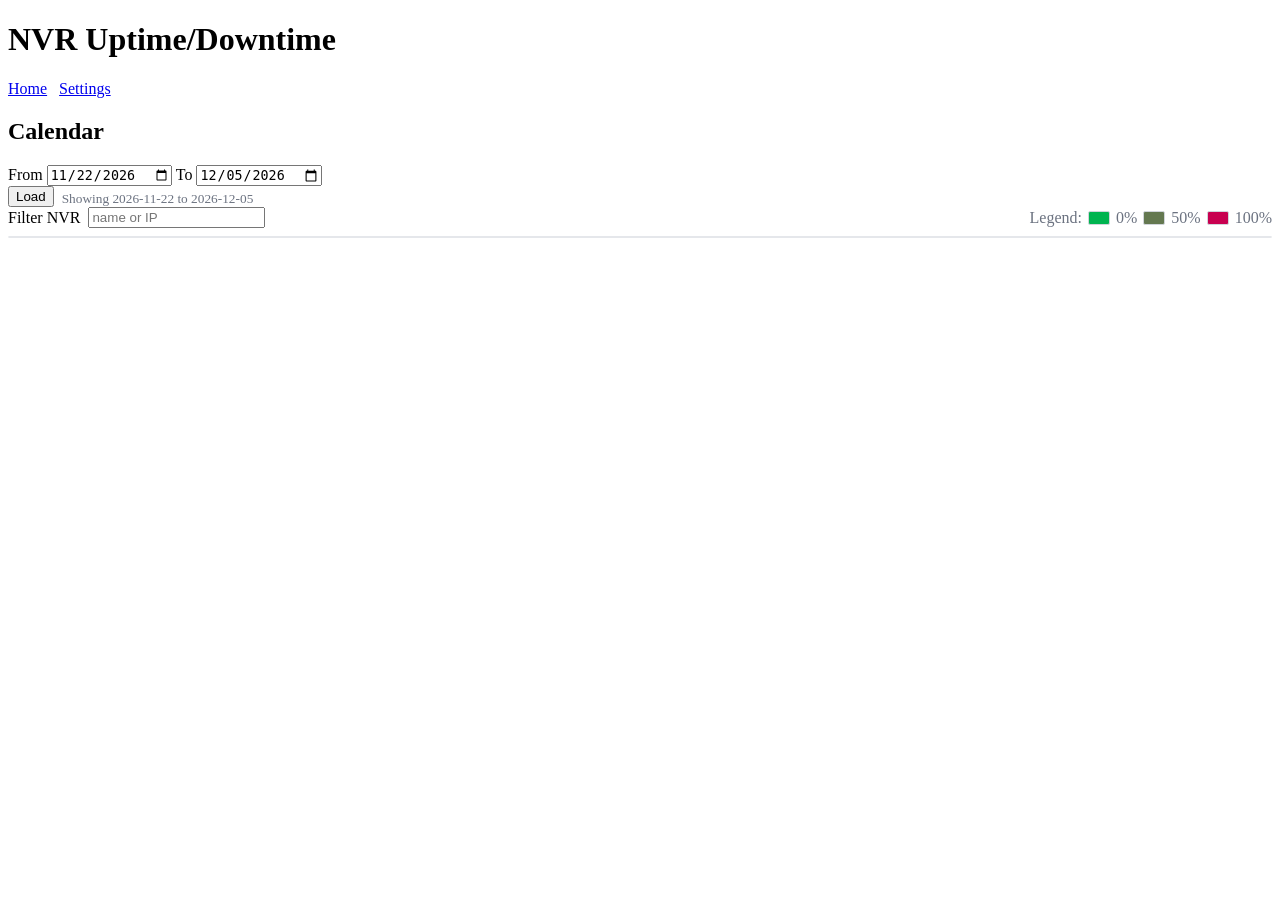
==== cctv web/cams-webapp/templates/calendar.html @ b1086484 "initial" ====
<!DOCTYPE html>
<html lang="en">
  <head>
    <meta charset="UTF-8" />
    <meta name="viewport" content="width=device-width, initial-scale=1.0" />
    <title>NVR Uptime/Downtime Calendar</title>
    <link rel="stylesheet" href="/static/styles.css" />
  </head>
  <body>
    <header>
      <h1>NVR Uptime/Downtime</h1>
      <div class="actions">
        <a href="/" class="link-home">Home</a>
        <a href="/settings" class="link-settings" style="margin-left:8px;">Settings</a>
      </div>
    </header>
    <main>
      <section class="panel">
        <h2>Calendar</h2>
        <div class="grid">
          <label>
            <span>From</span>
            <input type="date" id="from-date" />
          </label>
          <label>
            <span>To</span>
            <input type="date" id="to-date" />
          </label>
          <div style="display:flex;align-items:flex-end;gap:8px;">
            <button id="load-range">Load</button>
            <small id="range-info" style="color:#6b7280"></small>
          </div>
        </div>
      </section>

      <section>
        <div class="calendar-toolbar">
          <label style="display:flex;align-items:center;gap:8px;">
            <span>Filter NVR</span>
            <input type="text" id="nvr-filter" placeholder="name or IP" />
          </label>
          <div class="legend" title="Color scale shows downtime percentage per day">
            <span>Legend:</span>
            <span class="leg-box" style="background: rgb(0,180,80)"></span>
            <span>0%</span>
            <span class="leg-box" style="background: rgb(100,120,80)"></span>
            <span>50%</span>
            <span class="leg-box" style="background: rgb(200,0,80)"></span>
            <span>100%</span>
          </div>
        </div>
        <div id="calendar-container" class="calendar-scroll"></div>
      </section>
    </main>
    <script>
      function fmtDate(d) {
        return d.toISOString().slice(0,10);
      }
      function toEpoch(d) {
        return Math.floor(d.getTime() / 1000);
      }
      function startOfDay(d) {
        const x = new Date(d);
        x.setHours(0,0,0,0);
        return x;
      }
      function endOfDay(d) {
        const x = new Date(d);
        x.setHours(23,59,59,999);
        return x;
      }

      function defaultRange() {
        const to = new Date();
        const from = new Date();
        from.setDate(from.getDate() - 13);
        return { from, to };
      }

      function setRangeInputs(from, to) {
        const f = document.getElementById('from-date');
        const t = document.getElementById('to-date');
        f.value = fmtDate(from);
        t.value = fmtDate(to);
        const info = document.getElementById('range-info');
        info.textContent = `Showing ${fmtDate(from)} to ${fmtDate(to)}`;
      }

      async function loadNvrs() {
        const res = await fetch('/api/nvrs');
        return await res.json();
      }

      async function loadEvents(from, to) {
        const q = new URLSearchParams({ from: String(toEpoch(from)), to: String(toEpoch(to)) });
        const res = await fetch(`/api/events?${q.toString()}`);
        return await res.json();
      }

      function buildDays(from, to) {
        const days = [];
        const cur = new Date(startOfDay(from));
        const end = endOfDay(to);
        while (cur <= end) {
          days.push(new Date(cur));
          cur.setDate(cur.getDate() + 1);
        }
        return days;
      }

      function computeDailyDowntime(dayStart, dayEnd, offlineIntervals) {
        let total = 0;
        for (const iv of offlineIntervals) {
          const s = new Date(iv.start * 1000);
          const e = new Date((iv.end ?? Math.floor(Date.now()/1000)) * 1000);
          const overlapStart = new Date(Math.max(s.getTime(), dayStart.getTime()));
          const overlapEnd = new Date(Math.min(e.getTime(), dayEnd.getTime()));
          const durMs = overlapEnd - overlapStart;
          if (durMs > 0) total += durMs;
        }
        const dayMs = dayEnd - dayStart;
        const ratio = dayMs > 0 ? total / dayMs : 0;
        return { millis: total, ratio };
      }

      function colorForRatio(r) {
        const c = Math.max(0, Math.min(1, r));
        const hue = 120 - Math.round(120 * c);
        return `hsl(${hue}, 90%, 45%)`;
      }

      function renderCalendar(nvrs, events, days) {
        const container = document.getElementById('calendar-container');
        container.innerHTML = '';
        const wrapper = document.createElement('div');
        wrapper.className = 'calendar-wrapper';

        const headerRow = document.createElement('div');
        headerRow.className = 'calendar-row header';
        headerRow.style.gridTemplateColumns = `220px repeat(${days.length}, 1fr)`;
        const nameHeader = document.createElement('div');
        nameHeader.className = 'cell name';
        nameHeader.textContent = 'NVR (uptime %)';
        headerRow.appendChild(nameHeader);
        const headerDayCells = [];
        for (let i = 0; i < days.length; i++) {
          const d = days[i];
          const c = document.createElement('div');
          c.className = 'cell day';
          const wk = d.toLocaleDateString(undefined, { weekday: 'short' });
          const dt = d.toLocaleDateString();
          c.textContent = `${wk}\n${dt}`;
          headerRow.appendChild(c);
          headerDayCells.push(c);
        }
        wrapper.appendChild(headerRow);

        const filter = (document.getElementById('nvr-filter').value || '').toLowerCase();
        const filteredNvrs = nvrs.filter(n => {
          const txt = ((n.name || '') + ' ' + (n.ip || '')).toLowerCase();
          return !filter || txt.includes(filter);
        });
        for (const nvr of filteredNvrs) {
          const row = document.createElement('div');
          row.className = 'calendar-row';
          row.style.gridTemplateColumns = `220px repeat(${days.length}, 1fr)`;
          const nameCell = document.createElement('div');
          nameCell.className = 'cell name';
          const offline = (events[nvr.ip] || []).filter(x => x.type === 'offline');
          const totalMs = (endOfDay(days[days.length-1]) - startOfDay(days[0]));
          let totalDownMs = 0;
          for (let j = 0; j < days.length; j++) {
            const d = days[j];
            const dayStart = startOfDay(d);
            const dayEnd = endOfDay(d);
            const { millis } = computeDailyDowntime(dayStart, dayEnd, offline);
            totalDownMs += millis;
          }
          const uptimePct = totalMs > 0 ? Math.max(0, 100 * (1 - (totalDownMs / totalMs))) : 100;
          nameCell.textContent = `${nvr.name || ''} (${nvr.ip}) — ${uptimePct.toFixed(1)}%`;
          row.appendChild(nameCell);
          for (let j = 0; j < days.length; j++) {
            const d = days[j];
            const dayStart = startOfDay(d);
            const dayEnd = endOfDay(d);
            const { millis, ratio } = computeDailyDowntime(dayStart, dayEnd, offline);
            const c = document.createElement('div');
            c.className = 'cell day';
            c.title = `${d.toLocaleDateString()} — downtime ${(millis/3600000).toFixed(2)}h`;
            const outlineColor = millis === 0 ? '#d1d5db' : colorForRatio(ratio);
            const outlineW = millis === 0 ? 2 : 3;
            c.style.boxShadow = `inset 0 0 0 ${outlineW}px ${outlineColor}`;
            c.addEventListener('mouseenter', () => {
              nameCell.classList.add('active');
              headerDayCells[j].classList.add('active');
            });
            c.addEventListener('mouseleave', () => {
              nameCell.classList.remove('active');
              headerDayCells[j].classList.remove('active');
            });
            c.addEventListener('click', () => showDayDetail(nvr, dayStart, dayEnd, offline));
            row.appendChild(c);
          }
          wrapper.appendChild(row);
        }
        container.appendChild(wrapper);
      }

      function showDayDetail(nvr, dayStart, dayEnd, offlineIntervals) {
        const overlay = document.createElement('div');
        overlay.className = 'modal-overlay';
        const modal = document.createElement('div');
        modal.className = 'modal';
        const h = document.createElement('h3');
        h.textContent = `${nvr.name || ''} (${nvr.ip}) — ${dayStart.toLocaleDateString()}`;
        const list = document.createElement('div');
        const items = [];
        for (const iv of offlineIntervals) {
          const s = new Date(iv.start * 1000);
          const e = new Date((iv.end ?? Math.floor(Date.now()/1000)) * 1000);
          if (e < dayStart || s > dayEnd) continue;
          const start = new Date(Math.max(s.getTime(), dayStart.getTime()));
          const end = new Date(Math.min(e.getTime(), dayEnd.getTime()));
          const durMs = end - start;
          if (durMs <= 0) continue;
          items.push({ start, end, durMs });
        }
        items.sort((a,b) => a.start - b.start);
        if (items.length === 0) {
          list.textContent = 'No downtime intervals for this day.';
        } else {
          const ul = document.createElement('ul');
          for (const it of items) {
            const li = document.createElement('li');
            li.textContent = `${it.start.toLocaleTimeString()} → ${it.end.toLocaleTimeString()}  (${(it.durMs/60000).toFixed(0)} min)`;
            ul.appendChild(li);
          }
          list.appendChild(ul);
        }
        const close = document.createElement('button');
        close.textContent = 'Close';
        close.addEventListener('click', () => { document.body.removeChild(overlay); });
        modal.appendChild(h);
        modal.appendChild(list);
        modal.appendChild(close);
        overlay.appendChild(modal);
        document.body.appendChild(overlay);
      }

      async function init() {
        const { from, to } = defaultRange();
        setRangeInputs(from, to);
        const nvrs = await loadNvrs();
        const events = await loadEvents(from, to);
        const days = buildDays(from, to);
        renderCalendar(nvrs, events, days);
        document.getElementById('load-range').addEventListener('click', async () => {
          const fromInput = document.getElementById('from-date').value;
          const toInput = document.getElementById('to-date').value;
          if (!fromInput || !toInput) return;
          const from = new Date(fromInput + 'T00:00:00');
          const to = new Date(toInput + 'T23:59:59');
          setRangeInputs(from, to);
          const nvrs2 = await loadNvrs();
          const events2 = await loadEvents(from, to);
          const days2 = buildDays(from, to);
          renderCalendar(nvrs2, events2, days2);
        });
        document.getElementById('nvr-filter').addEventListener('input', () => {
          renderCalendar(nvrs, events, days);
        });
      }

      window.addEventListener('DOMContentLoaded', init);
    </script>
    <style>
      .calendar-scroll { overflow: auto; border: 1px solid #e5e7eb; border-radius: 8px; }
      .calendar-wrapper { display: inline-block; min-width: 100%; }
      .calendar-row { display: grid; }
      .calendar-row.header { background: #f9fafb; font-weight: 600; position: sticky; top: 0; z-index: 10; }
      .cell { padding: 8px; border-bottom: 1px solid #f3f4f6; border-right: 1px solid #f3f4f6; }
      .cell.name { background: #f9fafb; white-space: nowrap; overflow: hidden; text-overflow: ellipsis; position: sticky; left: 0; z-index: 5; box-shadow: 1px 0 0 #e5e7eb; }
      .cell.name.active { background: #e6f0ff; }
      .cell.day { min-width: 90px; cursor: pointer; color: #111827; white-space: nowrap; position: relative; background: #ffffff; }
      .cell.day:hover { box-shadow: inset 0 0 0 2px #9ca3af; }
      .calendar-row.header .cell.day.active { background: #e6f0ff; }
      .calendar-row:nth-child(odd) .cell.day { background: #fbfbfc; }
      .calendar-toolbar { display:flex; align-items:center; justify-content: space-between; margin-bottom:8px; gap:12px; }
      .legend { display:flex; align-items:center; gap:6px; color:#6b7280; }
      .leg-box { width:20px; height:12px; display:inline-block; border:1px solid #d1d5db; border-radius:2px; }
      @media (max-width: 1000px) {
        .cell.day { min-width: 70px; }
      }
    </style>
  </body>
</html>
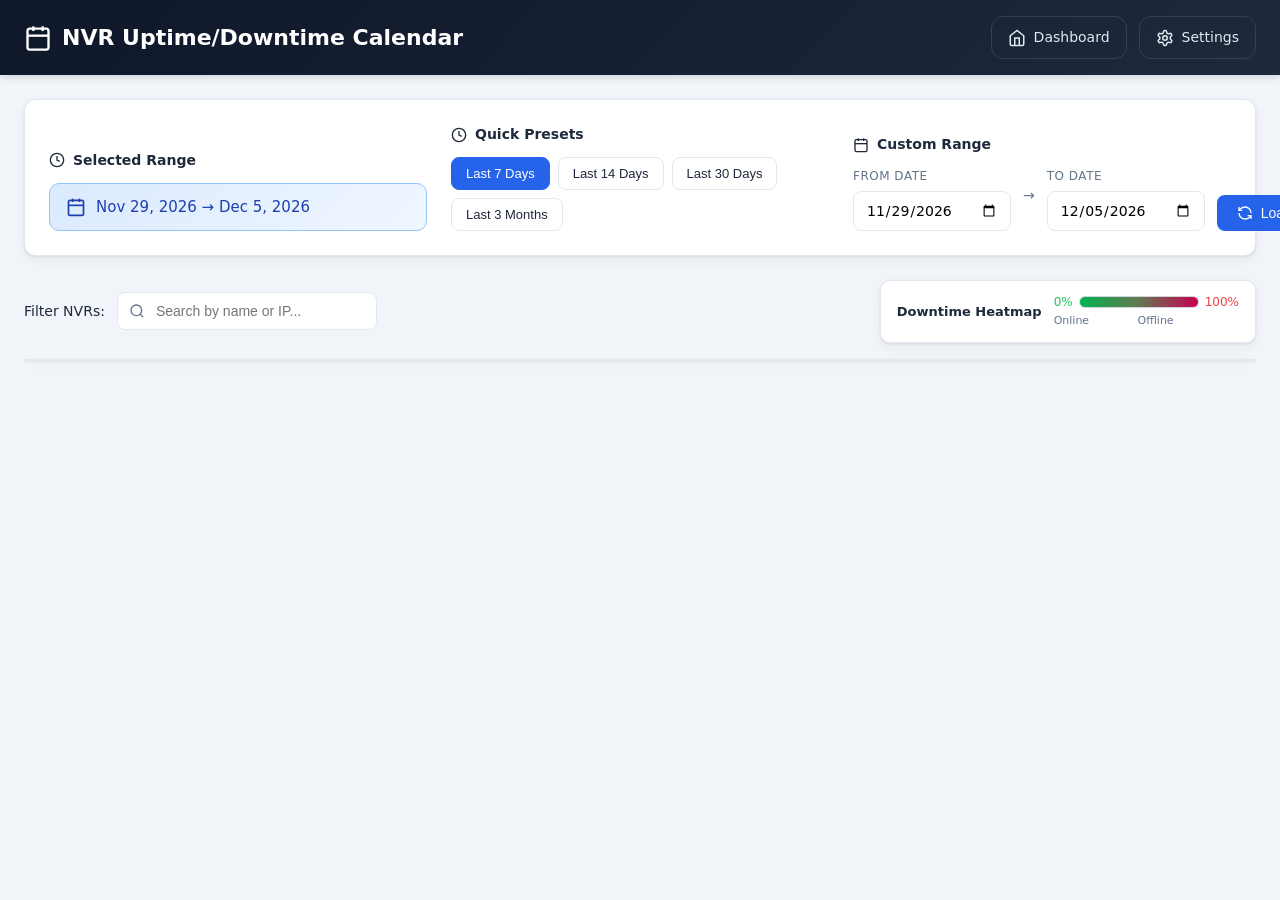
==== commit 7e76a59c: "feat: Revamp settings page with new UI and functionality - Replaced external CSS with internal style" ====
--- a/cctv web/cams-webapp/templates/calendar.html
+++ b/cctv web/cams-webapp/templates/calendar.html
@@ -4,53 +4,427 @@
     <meta charset="UTF-8" />
     <meta name="viewport" content="width=device-width, initial-scale=1.0" />
     <title>NVR Uptime/Downtime Calendar</title>
-    <link rel="stylesheet" href="/static/styles.css" />
+    <style>
+      :root {
+        --primary: #2563eb;
+        --primary-hover: #1d4ed8;
+        --success: #10b981;
+        --warning: #f59e0b;
+        --danger: #ef4444;
+        --bg: #f1f5f9;
+        --card: #ffffff;
+        --text: #1e293b;
+        --text-muted: #64748b;
+        --border: #e2e8f0;
+        --radius: 12px;
+        --shadow: 0 1px 3px rgba(0,0,0,0.08), 0 4px 12px rgba(0,0,0,0.05);
+        --shadow-hover: 0 4px 6px rgba(0,0,0,0.1), 0 10px 20px rgba(0,0,0,0.08);
+      }
+      * { box-sizing: border-box; }
+      body {
+        font-family: 'Segoe UI', system-ui, -apple-system, sans-serif;
+        margin: 0;
+        background: var(--bg);
+        color: var(--text);
+        line-height: 1.5;
+      }
+      header {
+        background: linear-gradient(135deg, #0f172a 0%, #1e293b 100%);
+        color: #fff;
+        padding: 16px 24px;
+        display: flex;
+        align-items: center;
+        justify-content: space-between;
+        box-shadow: 0 2px 8px rgba(0,0,0,0.15);
+      }
+      header h1 {
+        font-size: 22px;
+        margin: 0;
+        font-weight: 600;
+        display: flex;
+        align-items: center;
+        gap: 10px;
+      }
+      .actions { display: flex; gap: 12px; align-items: center; }
+      .btn-back, .btn-settings {
+        display: inline-flex;
+        align-items: center;
+        gap: 8px;
+        color: #e2e8f0;
+        text-decoration: none;
+        padding: 10px 16px;
+        border: 1px solid #334155;
+        border-radius: var(--radius);
+        transition: all 0.2s;
+        font-weight: 500;
+        font-size: 14px;
+      }
+      .btn-back:hover, .btn-settings:hover { background: #334155; border-color: #475569; }
+
+      main {
+        max-width: 1400px;
+        margin: 0 auto;
+        padding: 24px;
+      }
+
+      /* Control Panel */
+      .control-panel {
+        background: var(--card);
+        border-radius: var(--radius);
+        padding: 24px;
+        box-shadow: var(--shadow);
+        border: 1px solid var(--border);
+        margin-bottom: 24px;
+      }
+      .control-grid {
+        display: grid;
+        grid-template-columns: repeat(auto-fit, minmax(300px, 1fr));
+        gap: 24px;
+        align-items: end;
+      }
+      .control-section h3 {
+        font-size: 14px;
+        font-weight: 600;
+        color: var(--text);
+        margin: 0 0 12px 0;
+        display: flex;
+        align-items: center;
+        gap: 8px;
+      }
+      .date-range-display {
+        background: linear-gradient(135deg, #dbeafe 0%, #eff6ff 100%);
+        border: 1.5px solid #93c5fd;
+        border-radius: 10px;
+        padding: 12px 16px;
+        font-size: 15px;
+        font-weight: 500;
+        color: #1e40af;
+        display: flex;
+        align-items: center;
+        gap: 10px;
+      }
+      .quick-presets {
+        display: flex;
+        flex-wrap: wrap;
+        gap: 8px;
+      }
+      .preset-btn {
+        padding: 8px 14px;
+        border: 1.5px solid var(--border);
+        background: #fff;
+        border-radius: 8px;
+        font-size: 13px;
+        font-weight: 500;
+        cursor: pointer;
+        transition: all 0.2s;
+        color: var(--text);
+      }
+      .preset-btn:hover {
+        border-color: var(--primary);
+        color: var(--primary);
+        background: #eff6ff;
+      }
+      .preset-btn.active {
+        background: var(--primary);
+        border-color: var(--primary);
+        color: white;
+      }
+      .date-inputs {
+        display: flex;
+        gap: 12px;
+        align-items: center;
+      }
+      .date-input-group {
+        flex: 1;
+      }
+      .date-input-group label {
+        display: block;
+        font-size: 12px;
+        font-weight: 500;
+        color: var(--text-muted);
+        margin-bottom: 6px;
+        text-transform: uppercase;
+        letter-spacing: 0.5px;
+      }
+      .date-input-group input {
+        width: 100%;
+        padding: 10px 12px;
+        border: 1.5px solid var(--border);
+        border-radius: 8px;
+        font-size: 14px;
+        font-family: inherit;
+        transition: all 0.2s;
+      }
+      .date-input-group input:focus {
+        outline: none;
+        border-color: var(--primary);
+        box-shadow: 0 0 0 3px rgba(37, 99, 235, 0.1);
+      }
+      .date-separator {
+        color: var(--text-muted);
+        font-size: 14px;
+        padding-bottom: 8px;
+      }
+      .btn-load {
+        display: inline-flex;
+        align-items: center;
+        justify-content: center;
+        gap: 8px;
+        padding: 10px 20px;
+        background: var(--primary);
+        color: white;
+        border: none;
+        border-radius: 8px;
+        font-size: 14px;
+        font-weight: 500;
+        cursor: pointer;
+        transition: all 0.2s;
+        height: fit-content;
+      }
+      .btn-load:hover { background: var(--primary-hover); }
+
+      /* Filter & Legend */
+      .toolbar {
+        display: flex;
+        align-items: center;
+        justify-content: space-between;
+        gap: 20px;
+        margin-bottom: 16px;
+        flex-wrap: wrap;
+      }
+      .filter-section {
+        display: flex;
+        align-items: center;
+        gap: 12px;
+      }
+      .filter-section label {
+        font-size: 14px;
+        font-weight: 500;
+        color: var(--text);
+      }
+      .filter-input-wrapper {
+        position: relative;
+        display: flex;
+        align-items: center;
+      }
+      .filter-input-wrapper svg {
+        position: absolute;
+        left: 12px;
+        color: var(--text-muted);
+        pointer-events: none;
+      }
+      .filter-input-wrapper input {
+        padding: 10px 12px 10px 38px;
+        border: 1.5px solid var(--border);
+        border-radius: 8px;
+        font-size: 14px;
+        width: 260px;
+        transition: all 0.2s;
+      }
+      .filter-input-wrapper input:focus {
+        outline: none;
+        border-color: var(--primary);
+        box-shadow: 0 0 0 3px rgba(37, 99, 235, 0.1);
+      }
+      .legend-box {
+        display: flex;
+        align-items: center;
+        gap: 12px;
+        background: var(--card);
+        padding: 12px 16px;
+        border-radius: 10px;
+        border: 1px solid var(--border);
+        box-shadow: var(--shadow);
+      }
+      .legend-title {
+        font-size: 13px;
+        font-weight: 600;
+        color: var(--text);
+      }
+      .legend-scale {
+        display: flex;
+        align-items: center;
+        gap: 6px;
+      }
+      .legend-gradient {
+        width: 120px;
+        height: 12px;
+        border-radius: 6px;
+        background: linear-gradient(to right, rgb(0,180,80), rgb(100,120,80), rgb(200,0,80));
+        border: 1px solid #d1d5db;
+      }
+      .legend-labels {
+        display: flex;
+        justify-content: space-between;
+        width: 120px;
+        font-size: 11px;
+        color: var(--text-muted);
+        margin-top: 2px;
+      }
+
+      /* Calendar */
+      .calendar-scroll { overflow: auto; border: 1px solid var(--border); border-radius: var(--radius); box-shadow: var(--shadow); }
+      .calendar-wrapper { display: inline-block; min-width: 100%; background: var(--card); }
+      .calendar-row { display: grid; }
+      .calendar-row.header { background: #f8fafc; font-weight: 600; position: sticky; top: 0; z-index: 10; }
+      .cell { padding: 10px; border-bottom: 1px solid var(--border); border-right: 1px solid var(--border); }
+      .cell.name { background: #f8fafc; white-space: nowrap; overflow: hidden; text-overflow: ellipsis; position: sticky; left: 0; z-index: 5; box-shadow: 1px 0 0 var(--border); font-size: 13px; }
+      .cell.name.active { background: #dbeafe; }
+      .cell.day { min-width: 90px; cursor: pointer; color: var(--text); white-space: nowrap; position: relative; background: #ffffff; font-size: 12px; }
+      .cell.day:hover { box-shadow: inset 0 0 0 2px #94a3b8; }
+      .calendar-row.header .cell.day.active { background: #dbeafe; }
+      .calendar-row:nth-child(odd) .cell.day { background: #f8fafc; }
+      .leg-box { width:20px; height:12px; display:inline-block; border:1px solid #d1d5db; border-radius:2px; }
+
+      @media (max-width: 768px) {
+        .control-grid { grid-template-columns: 1fr; }
+        .toolbar { flex-direction: column; align-items: stretch; }
+        .filter-input-wrapper input { width: 100%; }
+        .legend-box { justify-content: center; }
+        .date-inputs { flex-direction: column; align-items: stretch; }
+        .date-separator { display: none; }
+        main { padding: 16px; }
+        .quick-presets { justify-content: center; }
+        .cell.day { min-width: 70px; }
+      }
+    </style>
   </head>
   <body>
     <header>
-      <h1>NVR Uptime/Downtime</h1>
+      <h1>
+        <svg width="28" height="28" viewBox="0 0 24 24" fill="none" stroke="currentColor" stroke-width="2">
+          <rect x="3" y="4" width="18" height="18" rx="2" ry="2"></rect>
+          <line x1="16" y1="2" x2="16" y2="6"></line>
+          <line x1="8" y1="2" x2="8" y2="6"></line>
+          <line x1="3" y1="10" x2="21" y2="10"></line>
+        </svg>
+        NVR Uptime/Downtime Calendar
+      </h1>
       <div class="actions">
-        <a href="/" class="link-home">Home</a>
-        <a href="/settings" class="link-settings" style="margin-left:8px;">Settings</a>
+        <a href="/" class="btn-back">
+          <svg width="18" height="18" viewBox="0 0 24 24" fill="none" stroke="currentColor" stroke-width="2">
+            <path d="M3 9l9-7 9 7v11a2 2 0 0 1-2 2H5a2 2 0 0 1-2-2z"></path>
+            <polyline points="9 22 9 12 15 12 15 22"></polyline>
+          </svg>
+          Dashboard
+        </a>
+        <a href="/settings" class="btn-settings">
+          <svg width="18" height="18" viewBox="0 0 24 24" fill="none" stroke="currentColor" stroke-width="2">
+            <path d="M12.22 2h-.44a2 2 0 0 0-2 2v.18a2 2 0 0 1-1 1.73l-.43.25a2 2 0 0 1-2 0l-.15-.08a2 2 0 0 0-2.73.73l-.22.38a2 2 0 0 0 .73 2.73l.15.1a2 2 0 0 1 1 1.72v.51a2 2 0 0 1-1 1.74l-.15.09a2 2 0 0 0-.73 2.73l.22.38a2 2 0 0 0 2.73.73l.15-.08a2 2 0 0 1 2 0l.43.25a2 2 0 0 1 1 1.73V20a2 2 0 0 0 2 2h.44a2 2 0 0 0 2-2v-.18a2 2 0 0 1 1-1.73l.43-.25a2 2 0 0 1 2 0l.15.08a2 2 0 0 0 2.73-.73l.22-.39a2 2 0 0 0-.73-2.73l-.15-.1a2 2 0 0 1-1-1.72v-.51a2 2 0 0 1 1-1.74l.15-.09a2 2 0 0 0 .73-2.73l-.22-.38a2 2 0 0 0-2.73-.73l-.15.08a2 2 0 0 1-2 0l-.43-.25a2 2 0 0 1-1-1.73V4a2 2 0 0 0-2-2z"></path>
+            <circle cx="12" cy="12" r="3"></circle>
+          </svg>
+          Settings
+        </a>
       </div>
     </header>
+
     <main>
-      <section class="panel">
-        <h2>Calendar</h2>
-        <div class="grid">
-          <label>
-            <span>From</span>
-            <input type="date" id="from-date" />
-          </label>
-          <label>
-            <span>To</span>
-            <input type="date" id="to-date" />
-          </label>
-          <div style="display:flex;align-items:flex-end;gap:8px;">
-            <button id="load-range">Load</button>
-            <small id="range-info" style="color:#6b7280"></small>
+      <!-- Control Panel -->
+      <div class="control-panel">
+        <div class="control-grid">
+          <!-- Date Range Display -->
+          <div class="control-section">
+            <h3>
+              <svg width="16" height="16" viewBox="0 0 24 24" fill="none" stroke="currentColor" stroke-width="2">
+                <circle cx="12" cy="12" r="10"></circle>
+                <polyline points="12 6 12 12 16 14"></polyline>
+              </svg>
+              Selected Range
+            </h3>
+            <div class="date-range-display" id="range-info">
+              <svg width="20" height="20" viewBox="0 0 24 24" fill="none" stroke="currentColor" stroke-width="2" style="flex-shrink: 0;">
+                <rect x="3" y="4" width="18" height="18" rx="2" ry="2"></rect>
+                <line x1="16" y1="2" x2="16" y2="6"></line>
+                <line x1="8" y1="2" x2="8" y2="6"></line>
+                <line x1="3" y1="10" x2="21" y2="10"></line>
+              </svg>
+              <span id="range-text">Loading...</span>
+            </div>
+          </div>
+
+          <!-- Quick Presets -->
+          <div class="control-section">
+            <h3>
+              <svg width="16" height="16" viewBox="0 0 24 24" fill="none" stroke="currentColor" stroke-width="2">
+                <circle cx="12" cy="12" r="10"></circle>
+                <polyline points="12 6 12 12 16 14"></polyline>
+              </svg>
+              Quick Presets
+            </h3>
+            <div class="quick-presets">
+              <button class="preset-btn active" data-days="7">Last 7 Days</button>
+              <button class="preset-btn" data-days="14">Last 14 Days</button>
+              <button class="preset-btn" data-days="30">Last 30 Days</button>
+              <button class="preset-btn" data-days="90">Last 3 Months</button>
+            </div>
+          </div>
+
+          <!-- Custom Date Range -->
+          <div class="control-section">
+            <h3>
+              <svg width="16" height="16" viewBox="0 0 24 24" fill="none" stroke="currentColor" stroke-width="2">
+                <rect x="3" y="4" width="18" height="18" rx="2" ry="2"></rect>
+                <line x1="16" y1="2" x2="16" y2="6"></line>
+                <line x1="8" y1="2" x2="8" y2="6"></line>
+                <line x1="3" y1="10" x2="21" y2="10"></line>
+              </svg>
+              Custom Range
+            </h3>
+            <div style="display: flex; gap: 12px; align-items: flex-end;">
+              <div class="date-inputs" style="flex: 1;">
+                <div class="date-input-group">
+                  <label>From Date</label>
+                  <input type="date" id="from-date" />
+                </div>
+                <span class="date-separator">→</span>
+                <div class="date-input-group">
+                  <label>To Date</label>
+                  <input type="date" id="to-date" />
+                </div>
+              </div>
+              <button class="btn-load" id="load-range">
+                <svg width="16" height="16" viewBox="0 0 24 24" fill="none" stroke="currentColor" stroke-width="2">
+                  <path d="M21 12a9 9 0 0 0-9-9 9.75 9.75 0 0 0-6.74 2.74L3 8"></path>
+                  <path d="M3 3v5h5"></path>
+                  <path d="M3 12a9 9 0 0 0 9 9 9.75 9.75 0 0 0 6.74-2.74L21 16"></path>
+                  <path d="M16 16h5v5"></path>
+                </svg>
+                Load
+              </button>
+            </div>
           </div>
         </div>
-      </section>
-
-      <section>
-        <div class="calendar-toolbar">
-          <label style="display:flex;align-items:center;gap:8px;">
-            <span>Filter NVR</span>
-            <input type="text" id="nvr-filter" placeholder="name or IP" />
-          </label>
-          <div class="legend" title="Color scale shows downtime percentage per day">
-            <span>Legend:</span>
-            <span class="leg-box" style="background: rgb(0,180,80)"></span>
-            <span>0%</span>
-            <span class="leg-box" style="background: rgb(100,120,80)"></span>
-            <span>50%</span>
-            <span class="leg-box" style="background: rgb(200,0,80)"></span>
-            <span>100%</span>
+      </div>
+
+      <!-- Filter & Legend Toolbar -->
+      <div class="toolbar">
+        <div class="filter-section">
+          <label>Filter NVRs:</label>
+          <div class="filter-input-wrapper">
+            <svg width="16" height="16" viewBox="0 0 24 24" fill="none" stroke="currentColor" stroke-width="2">
+              <circle cx="11" cy="11" r="8"></circle>
+              <line x1="21" y1="21" x2="16.65" y2="16.65"></line>
+            </svg>
+            <input type="text" id="nvr-filter" placeholder="Search by name or IP..." />
           </div>
         </div>
-        <div id="calendar-container" class="calendar-scroll"></div>
-      </section>
+        <div class="legend-box" title="Color scale shows downtime percentage per day">
+          <span class="legend-title">Downtime Heatmap</span>
+          <div>
+            <div class="legend-scale">
+              <span style="font-size: 12px; color: #22c55e; font-weight: 500;">0%</span>
+              <div class="legend-gradient"></div>
+              <span style="font-size: 12px; color: #ef4444; font-weight: 500;">100%</span>
+            </div>
+            <div class="legend-labels">
+              <span>Online</span>
+              <span>Offline</span>
+            </div>
+          </div>
+        </div>
+      </div>
+
+      <div id="calendar-container" class="calendar-scroll"></div>
     </main>
     <script>
       function fmtDate(d) {
@@ -73,7 +447,7 @@
       function defaultRange() {
         const to = new Date();
         const from = new Date();
-        from.setDate(from.getDate() - 13);
+        from.setDate(from.getDate() - 6);
         return { from, to };
       }
 
@@ -82,8 +456,17 @@
         const t = document.getElementById('to-date');
         f.value = fmtDate(from);
         t.value = fmtDate(to);
-        const info = document.getElementById('range-info');
-        info.textContent = `Showing ${fmtDate(from)} to ${fmtDate(to)}`;
+        const rangeText = document.getElementById('range-text');
+        const fromStr = from.toLocaleDateString(undefined, { month: 'short', day: 'numeric', year: 'numeric' });
+        const toStr = to.toLocaleDateString(undefined, { month: 'short', day: 'numeric', year: 'numeric' });
+        rangeText.textContent = `${fromStr} → ${toStr}`;
+      }
+
+      function applyPreset(days) {
+        const to = new Date();
+        const from = new Date();
+        from.setDate(from.getDate() - (days - 1));
+        return { from, to };
       }
 
       async function loadNvrs() {
@@ -250,10 +633,12 @@
       async function init() {
         const { from, to } = defaultRange();
         setRangeInputs(from, to);
-        const nvrs = await loadNvrs();
-        const events = await loadEvents(from, to);
-        const days = buildDays(from, to);
+        let nvrs = await loadNvrs();
+        let events = await loadEvents(from, to);
+        let days = buildDays(from, to);
         renderCalendar(nvrs, events, days);
+
+        // Load button handler
         document.getElementById('load-range').addEventListener('click', async () => {
           const fromInput = document.getElementById('from-date').value;
           const toInput = document.getElementById('to-date').value;
@@ -261,11 +646,27 @@
           const from = new Date(fromInput + 'T00:00:00');
           const to = new Date(toInput + 'T23:59:59');
           setRangeInputs(from, to);
-          const nvrs2 = await loadNvrs();
-          const events2 = await loadEvents(from, to);
-          const days2 = buildDays(from, to);
-          renderCalendar(nvrs2, events2, days2);
+          nvrs = await loadNvrs();
+          events = await loadEvents(from, to);
+          days = buildDays(from, to);
+          renderCalendar(nvrs, events, days);
         });
+
+        // Quick preset handlers
+        document.querySelectorAll('.preset-btn').forEach(btn => {
+          btn.addEventListener('click', async () => {
+            document.querySelectorAll('.preset-btn').forEach(b => b.classList.remove('active'));
+            btn.classList.add('active');
+            const daysCount = parseInt(btn.dataset.days, 10);
+            const { from, to } = applyPreset(daysCount);
+            setRangeInputs(from, to);
+            nvrs = await loadNvrs();
+            events = await loadEvents(from, to);
+            days = buildDays(from, to);
+            renderCalendar(nvrs, events, days);
+          });
+        });
+
         document.getElementById('nvr-filter').addEventListener('input', () => {
           renderCalendar(nvrs, events, days);
         });
@@ -288,9 +689,6 @@
       .calendar-toolbar { display:flex; align-items:center; justify-content: space-between; margin-bottom:8px; gap:12px; }
       .legend { display:flex; align-items:center; gap:6px; color:#6b7280; }
       .leg-box { width:20px; height:12px; display:inline-block; border:1px solid #d1d5db; border-radius:2px; }
-      @media (max-width: 1000px) {
-        .cell.day { min-width: 70px; }
-      }
     </style>
   </body>
 </html>
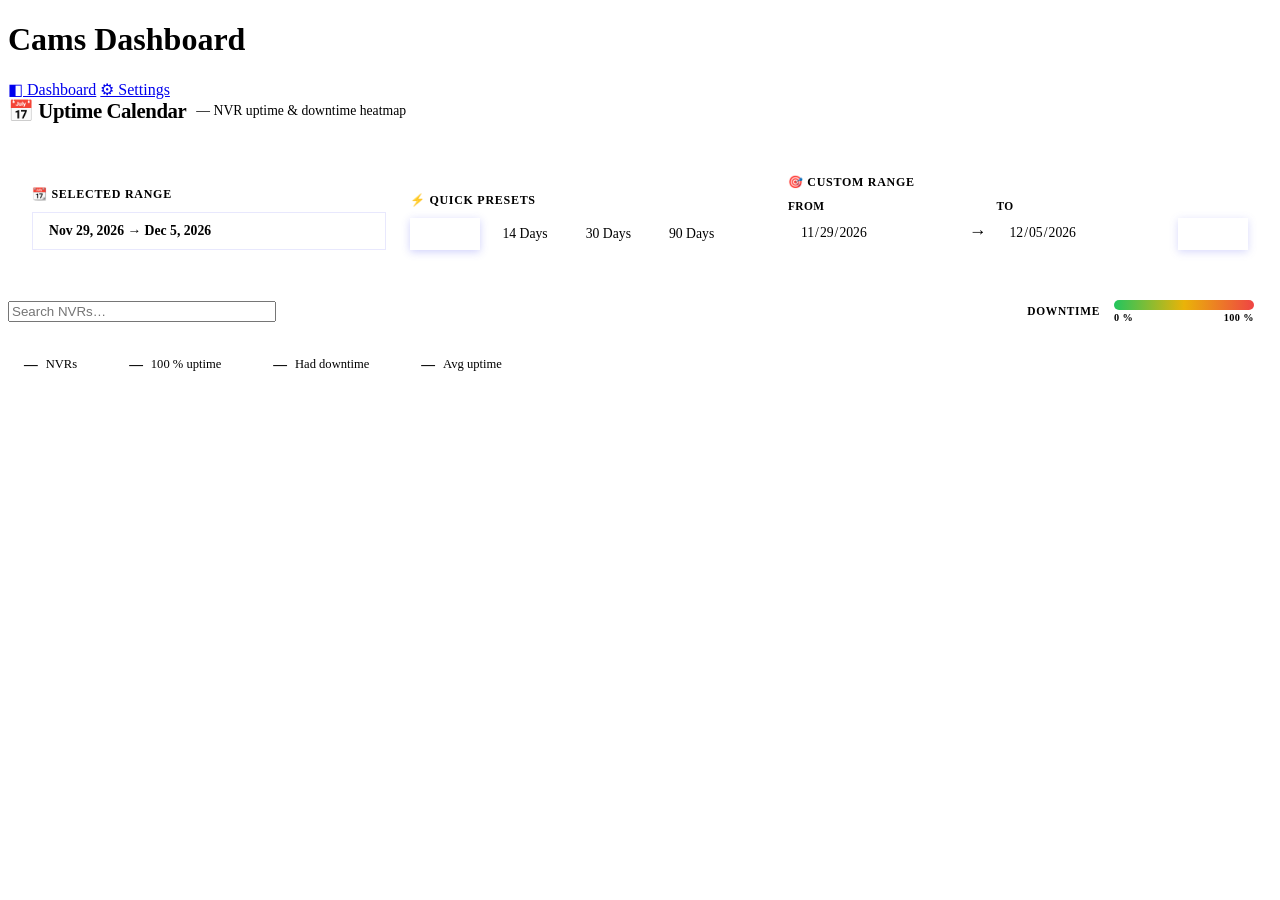
==== commit 0c77a60a: "Dark theme overhaul; add NVR time sync Frontend: Replace the lightweight/light inline styles with a " ====
--- a/cctv web/cams-webapp/templates/calendar.html
+++ b/cctv web/cams-webapp/templates/calendar.html
@@ -1,694 +1,978 @@
 <!DOCTYPE html>
 <html lang="en">
-  <head>
-    <meta charset="UTF-8" />
-    <meta name="viewport" content="width=device-width, initial-scale=1.0" />
-    <title>NVR Uptime/Downtime Calendar</title>
-    <style>
-      :root {
-        --primary: #2563eb;
-        --primary-hover: #1d4ed8;
-        --success: #10b981;
-        --warning: #f59e0b;
-        --danger: #ef4444;
-        --bg: #f1f5f9;
-        --card: #ffffff;
-        --text: #1e293b;
-        --text-muted: #64748b;
-        --border: #e2e8f0;
-        --radius: 12px;
-        --shadow: 0 1px 3px rgba(0,0,0,0.08), 0 4px 12px rgba(0,0,0,0.05);
-        --shadow-hover: 0 4px 6px rgba(0,0,0,0.1), 0 10px 20px rgba(0,0,0,0.08);
+
+<head>
+  <meta charset="UTF-8" />
+  <meta name="viewport" content="width=device-width, initial-scale=1.0" />
+  <meta name="description" content="NVR Uptime & Downtime heatmap calendar — Cams WebApp" />
+  <title>Uptime Calendar — Cams WebApp</title>
+  <link rel="stylesheet" href="/static/styles.css" />
+  <link rel="icon"
+    href="data:image/svg+xml,<svg xmlns='http://www.w3.org/2000/svg' viewBox='0 0 100 100'><text y='.9em' font-size='90'>📹</text></svg>" />
+  <style>
+    /* ═══  Calendar-specific styles  ═══ */
+
+    /* ── Control Panel ── */
+    .controls-card {
+      background: var(--bg-card);
+      border: 1px solid var(--border-subtle);
+      border-radius: var(--radius-lg);
+      padding: 20px 24px;
+      margin-bottom: 20px;
+      display: grid;
+      grid-template-columns: 1fr 1fr 1.3fr;
+      gap: 24px;
+      align-items: end;
+    }
+
+    .control-group h3 {
+      font-size: 0.75rem;
+      font-weight: 600;
+      text-transform: uppercase;
+      letter-spacing: 0.06em;
+      color: var(--text-muted);
+      margin-bottom: 10px;
+      display: flex;
+      align-items: center;
+      gap: 6px;
+    }
+
+    .range-display {
+      background: var(--accent-glow);
+      border: 1px solid rgba(99, 102, 241, 0.15);
+      border-radius: var(--radius-sm);
+      padding: 10px 16px;
+      color: var(--accent-primary-hover);
+      font-weight: 600;
+      font-size: 0.857rem;
+      display: flex;
+      align-items: center;
+      gap: 8px;
+    }
+
+    .preset-bar {
+      display: flex;
+      gap: 6px;
+      flex-wrap: wrap;
+    }
+
+    .preset-btn {
+      padding: 8px 16px;
+      border-radius: var(--radius-sm);
+      border: 1px solid var(--border-medium);
+      background: transparent;
+      color: var(--text-secondary);
+      font-family: inherit;
+      font-size: 0.857rem;
+      font-weight: 500;
+      cursor: pointer;
+      transition: all var(--transition-fast);
+    }
+
+    .preset-btn:hover {
+      border-color: var(--accent-primary);
+      color: var(--accent-primary-hover);
+      background: var(--accent-glow);
+    }
+
+    .preset-btn.active {
+      background: var(--accent-primary);
+      color: white;
+      border-color: var(--accent-primary);
+      box-shadow: 0 2px 8px rgba(99, 102, 241, 0.3);
+    }
+
+    .custom-range-row {
+      display: flex;
+      gap: 10px;
+      align-items: flex-end;
+    }
+
+    .custom-range-row .field {
+      flex: 1;
+      display: flex;
+      flex-direction: column;
+      gap: 4px;
+    }
+
+    .custom-range-row .field label {
+      font-size: 0.714rem;
+      font-weight: 600;
+      text-transform: uppercase;
+      letter-spacing: 0.04em;
+      color: var(--text-muted);
+    }
+
+    .custom-range-row input[type="date"] {
+      padding: 8px 12px;
+      border: 1px solid var(--border-medium);
+      border-radius: var(--radius-sm);
+      font-family: inherit;
+      font-size: 0.857rem;
+      background: var(--bg-primary);
+      color: var(--text-primary);
+      transition: all var(--transition-fast);
+      color-scheme: dark;
+    }
+
+    .custom-range-row input[type="date"]:focus {
+      outline: none;
+      border-color: var(--border-focus);
+      box-shadow: 0 0 0 3px var(--accent-glow);
+    }
+
+    .arrow-sep {
+      color: var(--text-muted);
+      font-size: 1.1rem;
+      padding-bottom: 8px;
+    }
+
+    .btn-load {
+      padding: 8px 20px;
+      background: linear-gradient(135deg, var(--accent-primary) 0%, #7c3aed 100%);
+      color: white;
+      border: none;
+      border-radius: var(--radius-sm);
+      font-family: inherit;
+      font-size: 0.857rem;
+      font-weight: 600;
+      cursor: pointer;
+      transition: all var(--transition-fast);
+      box-shadow: 0 2px 8px rgba(99, 102, 241, 0.25);
+      white-space: nowrap;
+    }
+
+    .btn-load:hover {
+      transform: translateY(-1px);
+      box-shadow: 0 4px 16px rgba(99, 102, 241, 0.4);
+    }
+
+    /* ── Toolbar ── */
+    .toolbar {
+      display: flex;
+      align-items: center;
+      justify-content: space-between;
+      margin-bottom: 16px;
+      gap: 16px;
+      flex-wrap: wrap;
+    }
+
+    .legend-card {
+      display: flex;
+      align-items: center;
+      gap: 14px;
+      background: var(--bg-card);
+      border: 1px solid var(--border-subtle);
+      border-radius: var(--radius-sm);
+      padding: 10px 18px;
+    }
+
+    .legend-label {
+      font-size: 0.714rem;
+      font-weight: 600;
+      text-transform: uppercase;
+      letter-spacing: 0.06em;
+      color: var(--text-muted);
+    }
+
+    .legend-gradient {
+      width: 140px;
+      height: 10px;
+      border-radius: 5px;
+      background: linear-gradient(to right, #22c55e, #eab308, #ef4444);
+      border: 1px solid var(--border-subtle);
+    }
+
+    .legend-ends {
+      display: flex;
+      justify-content: space-between;
+      width: 140px;
+      margin-top: 2px;
+    }
+
+    .legend-ends span {
+      font-size: 0.643rem;
+      font-weight: 700;
+      text-transform: uppercase;
+      letter-spacing: 0.04em;
+    }
+
+    .legend-ends .lo {
+      color: var(--accent-green);
+    }
+
+    .legend-ends .hi {
+      color: var(--accent-red);
+    }
+
+    /* ── Calendar Grid ── */
+    .calendar-scroll {
+      overflow: auto;
+      border: 1px solid var(--border-subtle);
+      border-radius: var(--radius-lg);
+      background: var(--bg-card);
+      box-shadow: var(--shadow-md);
+    }
+
+    .calendar-wrapper {
+      display: inline-block;
+      min-width: 100%;
+    }
+
+    .calendar-row {
+      display: grid;
+    }
+
+    .calendar-row.header {
+      background: rgba(255, 255, 255, 0.02);
+      position: sticky;
+      top: 0;
+      z-index: 10;
+    }
+
+    .cell {
+      padding: 10px 12px;
+      border-bottom: 1px solid var(--border-subtle);
+      border-right: 1px solid var(--border-subtle);
+      font-size: 0.786rem;
+    }
+
+    .cell.name {
+      background: var(--bg-card-solid);
+      white-space: nowrap;
+      overflow: hidden;
+      text-overflow: ellipsis;
+      position: sticky;
+      left: 0;
+      z-index: 5;
+      box-shadow: 1px 0 0 var(--border-subtle);
+      color: var(--text-secondary);
+      font-weight: 500;
+      transition: background var(--transition-fast), color var(--transition-fast);
+    }
+
+    .cell.name.active {
+      background: rgba(99, 102, 241, 0.08);
+      color: var(--text-primary);
+    }
+
+    .calendar-row.header .cell {
+      font-weight: 600;
+      text-transform: uppercase;
+      font-size: 0.714rem;
+      letter-spacing: 0.04em;
+      color: var(--text-muted);
+      text-align: center;
+      background: var(--bg-card-solid);
+    }
+
+    .calendar-row.header .cell.name {
+      color: var(--text-muted);
+    }
+
+    .calendar-row.header .cell.day.active {
+      background: rgba(99, 102, 241, 0.08);
+      color: var(--accent-primary-hover);
+    }
+
+    .cell.day {
+      min-width: 100px;
+      cursor: pointer;
+      color: var(--text-primary);
+      white-space: pre-line;
+      position: relative;
+      text-align: center;
+      transition: all var(--transition-fast);
+    }
+
+    .cell.day:hover {
+      filter: brightness(1.3);
+      box-shadow: inset 0 0 0 2px rgba(255, 255, 255, 0.25) !important;
+    }
+
+    .calendar-row:not(.header) .cell.day {
+      /* we fill the background from JS */
+    }
+
+    /* ── NVR Name + Uptime ── */
+    .nvr-label {
+      display: flex;
+      align-items: center;
+      gap: 8px;
+      overflow: hidden;
+    }
+
+    .nvr-label .nvr-name-text {
+      overflow: hidden;
+      text-overflow: ellipsis;
+      white-space: nowrap;
+      font-weight: 500;
+      color: var(--text-primary);
+      font-size: 0.786rem;
+    }
+
+    .nvr-label .nvr-ip-text {
+      font-size: 0.714rem;
+      color: var(--text-muted);
+      font-family: 'Inter', monospace;
+    }
+
+    .uptime-badge {
+      display: inline-flex;
+      padding: 2px 8px;
+      border-radius: 100px;
+      font-size: 0.679rem;
+      font-weight: 700;
+      flex-shrink: 0;
+      margin-left: auto;
+    }
+
+    .uptime-badge.high {
+      background: var(--accent-green-soft);
+      color: var(--accent-green);
+    }
+
+    .uptime-badge.medium {
+      background: var(--accent-amber-soft);
+      color: var(--accent-amber);
+    }
+
+    .uptime-badge.low {
+      background: var(--accent-red-soft);
+      color: var(--accent-red);
+    }
+
+    /* ── Day Cell Content ── */
+    .day-content {
+      display: flex;
+      flex-direction: column;
+      align-items: center;
+      gap: 2px;
+    }
+
+    .day-downtime {
+      font-size: 0.714rem;
+      font-weight: 600;
+      color: rgba(255, 255, 255, 0.85);
+      text-shadow: 0 1px 2px rgba(0, 0, 0, 0.3);
+    }
+
+    .day-hours {
+      font-size: 0.643rem;
+      color: rgba(255, 255, 255, 0.55);
+      text-shadow: 0 1px 2px rgba(0, 0, 0, 0.3);
+    }
+
+    /* ── Modal ── */
+    .calendar-modal-overlay {
+      position: fixed;
+      inset: 0;
+      background: rgba(0, 0, 0, 0.6);
+      backdrop-filter: blur(8px);
+      display: flex;
+      align-items: center;
+      justify-content: center;
+      z-index: 1000;
+      animation: fadeIn var(--transition-medium) ease;
+    }
+
+    .calendar-modal {
+      background: var(--bg-secondary);
+      border: 1px solid var(--border-medium);
+      border-radius: var(--radius-xl);
+      padding: 28px;
+      width: 90%;
+      max-width: 480px;
+      box-shadow: var(--shadow-lg);
+      animation: slideUp var(--transition-slow) ease;
+    }
+
+    .calendar-modal h3 {
+      font-size: 1rem;
+      font-weight: 700;
+      color: var(--text-primary);
+      margin-bottom: 6px;
+    }
+
+    .calendar-modal .modal-date {
+      font-size: 0.857rem;
+      color: var(--text-muted);
+      margin-bottom: 18px;
+    }
+
+    .calendar-modal .timeline {
+      margin: 0 0 20px 0;
+      padding: 0;
+      list-style: none;
+    }
+
+    .calendar-modal .timeline li {
+      display: flex;
+      align-items: center;
+      gap: 10px;
+      padding: 8px 0;
+      border-bottom: 1px solid var(--border-subtle);
+      font-size: 0.857rem;
+      color: var(--text-secondary);
+    }
+
+    .calendar-modal .timeline li:last-child {
+      border-bottom: none;
+    }
+
+    .calendar-modal .timeline .dot {
+      width: 8px;
+      height: 8px;
+      border-radius: 50%;
+      background: var(--accent-red);
+      flex-shrink: 0;
+    }
+
+    .calendar-modal .timeline .dur {
+      margin-left: auto;
+      font-weight: 600;
+      color: var(--accent-amber);
+      font-size: 0.786rem;
+    }
+
+    .calendar-modal .no-downtime {
+      display: flex;
+      align-items: center;
+      gap: 8px;
+      padding: 14px;
+      border-radius: var(--radius-sm);
+      background: var(--accent-green-soft);
+      color: var(--accent-green);
+      font-weight: 500;
+      font-size: 0.857rem;
+    }
+
+    .calendar-modal button {
+      background: var(--bg-glass);
+      color: var(--text-secondary);
+      border: 1px solid var(--border-medium);
+      padding: 9px 0;
+      border-radius: var(--radius-sm);
+      cursor: pointer;
+      width: 100%;
+      font-family: inherit;
+      font-size: 0.857rem;
+      font-weight: 500;
+      transition: all var(--transition-fast);
+    }
+
+    .calendar-modal button:hover {
+      background: var(--bg-hover);
+      color: var(--text-primary);
+      border-color: rgba(255, 255, 255, 0.15);
+    }
+
+    /* ── Summary row ── */
+    .summary-strip {
+      display: flex;
+      gap: 20px;
+      margin-bottom: 16px;
+      flex-wrap: wrap;
+    }
+
+    .summary-chip {
+      display: flex;
+      align-items: center;
+      gap: 8px;
+      padding: 8px 16px;
+      background: var(--bg-card);
+      border: 1px solid var(--border-subtle);
+      border-radius: var(--radius-sm);
+      font-size: 0.857rem;
+    }
+
+    .summary-chip .chip-val {
+      font-weight: 700;
+      color: var(--text-primary);
+    }
+
+    .summary-chip .chip-label {
+      color: var(--text-muted);
+      font-size: 0.786rem;
+    }
+
+    /* ── Page title ── */
+    .page-title {
+      display: flex;
+      align-items: center;
+      gap: 10px;
+      margin-bottom: 20px;
+    }
+
+    .page-title h2 {
+      font-size: 1.3rem;
+      font-weight: 700;
+      letter-spacing: -0.02em;
+      color: var(--text-primary);
+      margin: 0;
+    }
+
+    .page-title .subtitle {
+      font-size: 0.857rem;
+      color: var(--text-muted);
+      font-weight: 400;
+    }
+
+    /* ── Responsive ── */
+    @media (max-width: 1024px) {
+      .controls-card {
+        grid-template-columns: 1fr;
+        gap: 16px;
       }
-      * { box-sizing: border-box; }
-      body {
-        font-family: 'Segoe UI', system-ui, -apple-system, sans-serif;
-        margin: 0;
-        background: var(--bg);
-        color: var(--text);
-        line-height: 1.5;
+    }
+
+    @media (max-width: 640px) {
+      .toolbar {
+        flex-direction: column;
+        align-items: stretch;
       }
-      header {
-        background: linear-gradient(135deg, #0f172a 0%, #1e293b 100%);
-        color: #fff;
-        padding: 16px 24px;
-        display: flex;
-        align-items: center;
-        justify-content: space-between;
-        box-shadow: 0 2px 8px rgba(0,0,0,0.15);
-      }
-      header h1 {
-        font-size: 22px;
-        margin: 0;
-        font-weight: 600;
-        display: flex;
-        align-items: center;
-        gap: 10px;
-      }
-      .actions { display: flex; gap: 12px; align-items: center; }
-      .btn-back, .btn-settings {
-        display: inline-flex;
-        align-items: center;
-        gap: 8px;
-        color: #e2e8f0;
-        text-decoration: none;
-        padding: 10px 16px;
-        border: 1px solid #334155;
-        border-radius: var(--radius);
-        transition: all 0.2s;
-        font-weight: 500;
-        font-size: 14px;
-      }
-      .btn-back:hover, .btn-settings:hover { background: #334155; border-color: #475569; }
-
-      main {
-        max-width: 1400px;
-        margin: 0 auto;
-        padding: 24px;
-      }
-
-      /* Control Panel */
-      .control-panel {
-        background: var(--card);
-        border-radius: var(--radius);
-        padding: 24px;
-        box-shadow: var(--shadow);
-        border: 1px solid var(--border);
-        margin-bottom: 24px;
-      }
-      .control-grid {
-        display: grid;
-        grid-template-columns: repeat(auto-fit, minmax(300px, 1fr));
-        gap: 24px;
-        align-items: end;
-      }
-      .control-section h3 {
-        font-size: 14px;
-        font-weight: 600;
-        color: var(--text);
-        margin: 0 0 12px 0;
-        display: flex;
-        align-items: center;
-        gap: 8px;
-      }
-      .date-range-display {
-        background: linear-gradient(135deg, #dbeafe 0%, #eff6ff 100%);
-        border: 1.5px solid #93c5fd;
-        border-radius: 10px;
-        padding: 12px 16px;
-        font-size: 15px;
-        font-weight: 500;
-        color: #1e40af;
-        display: flex;
-        align-items: center;
-        gap: 10px;
-      }
-      .quick-presets {
-        display: flex;
-        flex-wrap: wrap;
-        gap: 8px;
-      }
-      .preset-btn {
-        padding: 8px 14px;
-        border: 1.5px solid var(--border);
-        background: #fff;
-        border-radius: 8px;
-        font-size: 13px;
-        font-weight: 500;
-        cursor: pointer;
-        transition: all 0.2s;
-        color: var(--text);
-      }
-      .preset-btn:hover {
-        border-color: var(--primary);
-        color: var(--primary);
-        background: #eff6ff;
-      }
-      .preset-btn.active {
-        background: var(--primary);
-        border-color: var(--primary);
-        color: white;
-      }
-      .date-inputs {
-        display: flex;
-        gap: 12px;
-        align-items: center;
-      }
-      .date-input-group {
-        flex: 1;
-      }
-      .date-input-group label {
-        display: block;
-        font-size: 12px;
-        font-weight: 500;
-        color: var(--text-muted);
-        margin-bottom: 6px;
-        text-transform: uppercase;
-        letter-spacing: 0.5px;
-      }
-      .date-input-group input {
-        width: 100%;
-        padding: 10px 12px;
-        border: 1.5px solid var(--border);
-        border-radius: 8px;
-        font-size: 14px;
-        font-family: inherit;
-        transition: all 0.2s;
-      }
-      .date-input-group input:focus {
-        outline: none;
-        border-color: var(--primary);
-        box-shadow: 0 0 0 3px rgba(37, 99, 235, 0.1);
-      }
-      .date-separator {
-        color: var(--text-muted);
-        font-size: 14px;
-        padding-bottom: 8px;
-      }
-      .btn-load {
-        display: inline-flex;
-        align-items: center;
-        justify-content: center;
-        gap: 8px;
-        padding: 10px 20px;
-        background: var(--primary);
-        color: white;
-        border: none;
-        border-radius: 8px;
-        font-size: 14px;
-        font-weight: 500;
-        cursor: pointer;
-        transition: all 0.2s;
-        height: fit-content;
-      }
-      .btn-load:hover { background: var(--primary-hover); }
-
-      /* Filter & Legend */
-      .toolbar {
-        display: flex;
-        align-items: center;
-        justify-content: space-between;
-        gap: 20px;
-        margin-bottom: 16px;
+
+      .custom-range-row {
         flex-wrap: wrap;
       }
-      .filter-section {
-        display: flex;
-        align-items: center;
-        gap: 12px;
-      }
-      .filter-section label {
-        font-size: 14px;
-        font-weight: 500;
-        color: var(--text);
-      }
-      .filter-input-wrapper {
-        position: relative;
-        display: flex;
-        align-items: center;
-      }
-      .filter-input-wrapper svg {
-        position: absolute;
-        left: 12px;
-        color: var(--text-muted);
-        pointer-events: none;
-      }
-      .filter-input-wrapper input {
-        padding: 10px 12px 10px 38px;
-        border: 1.5px solid var(--border);
-        border-radius: 8px;
-        font-size: 14px;
-        width: 260px;
-        transition: all 0.2s;
-      }
-      .filter-input-wrapper input:focus {
-        outline: none;
-        border-color: var(--primary);
-        box-shadow: 0 0 0 3px rgba(37, 99, 235, 0.1);
-      }
-      .legend-box {
-        display: flex;
-        align-items: center;
-        gap: 12px;
-        background: var(--card);
-        padding: 12px 16px;
-        border-radius: 10px;
-        border: 1px solid var(--border);
-        box-shadow: var(--shadow);
-      }
-      .legend-title {
-        font-size: 13px;
-        font-weight: 600;
-        color: var(--text);
-      }
-      .legend-scale {
-        display: flex;
-        align-items: center;
-        gap: 6px;
-      }
-      .legend-gradient {
-        width: 120px;
-        height: 12px;
-        border-radius: 6px;
-        background: linear-gradient(to right, rgb(0,180,80), rgb(100,120,80), rgb(200,0,80));
-        border: 1px solid #d1d5db;
-      }
-      .legend-labels {
-        display: flex;
-        justify-content: space-between;
-        width: 120px;
-        font-size: 11px;
-        color: var(--text-muted);
-        margin-top: 2px;
-      }
-
-      /* Calendar */
-      .calendar-scroll { overflow: auto; border: 1px solid var(--border); border-radius: var(--radius); box-shadow: var(--shadow); }
-      .calendar-wrapper { display: inline-block; min-width: 100%; background: var(--card); }
-      .calendar-row { display: grid; }
-      .calendar-row.header { background: #f8fafc; font-weight: 600; position: sticky; top: 0; z-index: 10; }
-      .cell { padding: 10px; border-bottom: 1px solid var(--border); border-right: 1px solid var(--border); }
-      .cell.name { background: #f8fafc; white-space: nowrap; overflow: hidden; text-overflow: ellipsis; position: sticky; left: 0; z-index: 5; box-shadow: 1px 0 0 var(--border); font-size: 13px; }
-      .cell.name.active { background: #dbeafe; }
-      .cell.day { min-width: 90px; cursor: pointer; color: var(--text); white-space: nowrap; position: relative; background: #ffffff; font-size: 12px; }
-      .cell.day:hover { box-shadow: inset 0 0 0 2px #94a3b8; }
-      .calendar-row.header .cell.day.active { background: #dbeafe; }
-      .calendar-row:nth-child(odd) .cell.day { background: #f8fafc; }
-      .leg-box { width:20px; height:12px; display:inline-block; border:1px solid #d1d5db; border-radius:2px; }
-
-      @media (max-width: 768px) {
-        .control-grid { grid-template-columns: 1fr; }
-        .toolbar { flex-direction: column; align-items: stretch; }
-        .filter-input-wrapper input { width: 100%; }
-        .legend-box { justify-content: center; }
-        .date-inputs { flex-direction: column; align-items: stretch; }
-        .date-separator { display: none; }
-        main { padding: 16px; }
-        .quick-presets { justify-content: center; }
-        .cell.day { min-width: 70px; }
-      }
-    </style>
-  </head>
-  <body>
-    <header>
-      <h1>
-        <svg width="28" height="28" viewBox="0 0 24 24" fill="none" stroke="currentColor" stroke-width="2">
-          <rect x="3" y="4" width="18" height="18" rx="2" ry="2"></rect>
-          <line x1="16" y1="2" x2="16" y2="6"></line>
-          <line x1="8" y1="2" x2="8" y2="6"></line>
-          <line x1="3" y1="10" x2="21" y2="10"></line>
-        </svg>
-        NVR Uptime/Downtime Calendar
-      </h1>
-      <div class="actions">
-        <a href="/" class="btn-back">
-          <svg width="18" height="18" viewBox="0 0 24 24" fill="none" stroke="currentColor" stroke-width="2">
-            <path d="M3 9l9-7 9 7v11a2 2 0 0 1-2 2H5a2 2 0 0 1-2-2z"></path>
-            <polyline points="9 22 9 12 15 12 15 22"></polyline>
-          </svg>
-          Dashboard
-        </a>
-        <a href="/settings" class="btn-settings">
-          <svg width="18" height="18" viewBox="0 0 24 24" fill="none" stroke="currentColor" stroke-width="2">
-            <path d="M12.22 2h-.44a2 2 0 0 0-2 2v.18a2 2 0 0 1-1 1.73l-.43.25a2 2 0 0 1-2 0l-.15-.08a2 2 0 0 0-2.73.73l-.22.38a2 2 0 0 0 .73 2.73l.15.1a2 2 0 0 1 1 1.72v.51a2 2 0 0 1-1 1.74l-.15.09a2 2 0 0 0-.73 2.73l.22.38a2 2 0 0 0 2.73.73l.15-.08a2 2 0 0 1 2 0l.43.25a2 2 0 0 1 1 1.73V20a2 2 0 0 0 2 2h.44a2 2 0 0 0 2-2v-.18a2 2 0 0 1 1-1.73l.43-.25a2 2 0 0 1 2 0l.15.08a2 2 0 0 0 2.73-.73l.22-.39a2 2 0 0 0-.73-2.73l-.15-.1a2 2 0 0 1-1-1.72v-.51a2 2 0 0 1 1-1.74l.15-.09a2 2 0 0 0 .73-2.73l-.22-.38a2 2 0 0 0-2.73-.73l-.15.08a2 2 0 0 1-2 0l-.43-.25a2 2 0 0 1-1-1.73V4a2 2 0 0 0-2-2z"></path>
-            <circle cx="12" cy="12" r="3"></circle>
-          </svg>
-          Settings
-        </a>
+    }
+  </style>
+</head>
+
+<body>
+  <header>
+    <h1>Cams Dashboard</h1>
+    <div class="actions">
+      <a href="/">◧ Dashboard</a>
+      <a href="/settings">⚙ Settings</a>
+    </div>
+  </header>
+
+  <main>
+    <div class="page-title">
+      <h2>📅 Uptime Calendar</h2>
+      <span class="subtitle">— NVR uptime & downtime heatmap</span>
+    </div>
+
+    <!-- Control Panel -->
+    <div class="controls-card">
+      <!-- Selected Range -->
+      <div class="control-group">
+        <h3>📆 Selected Range</h3>
+        <div class="range-display">
+          <span id="range-text">Loading…</span>
+        </div>
       </div>
-    </header>
-
-    <main>
-      <!-- Control Panel -->
-      <div class="control-panel">
-        <div class="control-grid">
-          <!-- Date Range Display -->
-          <div class="control-section">
-            <h3>
-              <svg width="16" height="16" viewBox="0 0 24 24" fill="none" stroke="currentColor" stroke-width="2">
-                <circle cx="12" cy="12" r="10"></circle>
-                <polyline points="12 6 12 12 16 14"></polyline>
-              </svg>
-              Selected Range
-            </h3>
-            <div class="date-range-display" id="range-info">
-              <svg width="20" height="20" viewBox="0 0 24 24" fill="none" stroke="currentColor" stroke-width="2" style="flex-shrink: 0;">
-                <rect x="3" y="4" width="18" height="18" rx="2" ry="2"></rect>
-                <line x1="16" y1="2" x2="16" y2="6"></line>
-                <line x1="8" y1="2" x2="8" y2="6"></line>
-                <line x1="3" y1="10" x2="21" y2="10"></line>
-              </svg>
-              <span id="range-text">Loading...</span>
-            </div>
+
+      <!-- Quick Presets -->
+      <div class="control-group">
+        <h3>⚡ Quick Presets</h3>
+        <div class="preset-bar">
+          <button class="preset-btn active" data-days="7">7 Days</button>
+          <button class="preset-btn" data-days="14">14 Days</button>
+          <button class="preset-btn" data-days="30">30 Days</button>
+          <button class="preset-btn" data-days="90">90 Days</button>
+        </div>
+      </div>
+
+      <!-- Custom Range -->
+      <div class="control-group">
+        <h3>🎯 Custom Range</h3>
+        <div class="custom-range-row">
+          <div class="field">
+            <label>From</label>
+            <input type="date" id="from-date" />
           </div>
-
-          <!-- Quick Presets -->
-          <div class="control-section">
-            <h3>
-              <svg width="16" height="16" viewBox="0 0 24 24" fill="none" stroke="currentColor" stroke-width="2">
-                <circle cx="12" cy="12" r="10"></circle>
-                <polyline points="12 6 12 12 16 14"></polyline>
-              </svg>
-              Quick Presets
-            </h3>
-            <div class="quick-presets">
-              <button class="preset-btn active" data-days="7">Last 7 Days</button>
-              <button class="preset-btn" data-days="14">Last 14 Days</button>
-              <button class="preset-btn" data-days="30">Last 30 Days</button>
-              <button class="preset-btn" data-days="90">Last 3 Months</button>
-            </div>
+          <span class="arrow-sep">→</span>
+          <div class="field">
+            <label>To</label>
+            <input type="date" id="to-date" />
           </div>
-
-          <!-- Custom Date Range -->
-          <div class="control-section">
-            <h3>
-              <svg width="16" height="16" viewBox="0 0 24 24" fill="none" stroke="currentColor" stroke-width="2">
-                <rect x="3" y="4" width="18" height="18" rx="2" ry="2"></rect>
-                <line x1="16" y1="2" x2="16" y2="6"></line>
-                <line x1="8" y1="2" x2="8" y2="6"></line>
-                <line x1="3" y1="10" x2="21" y2="10"></line>
-              </svg>
-              Custom Range
-            </h3>
-            <div style="display: flex; gap: 12px; align-items: flex-end;">
-              <div class="date-inputs" style="flex: 1;">
-                <div class="date-input-group">
-                  <label>From Date</label>
-                  <input type="date" id="from-date" />
-                </div>
-                <span class="date-separator">→</span>
-                <div class="date-input-group">
-                  <label>To Date</label>
-                  <input type="date" id="to-date" />
-                </div>
-              </div>
-              <button class="btn-load" id="load-range">
-                <svg width="16" height="16" viewBox="0 0 24 24" fill="none" stroke="currentColor" stroke-width="2">
-                  <path d="M21 12a9 9 0 0 0-9-9 9.75 9.75 0 0 0-6.74 2.74L3 8"></path>
-                  <path d="M3 3v5h5"></path>
-                  <path d="M3 12a9 9 0 0 0 9 9 9.75 9.75 0 0 0 6.74-2.74L21 16"></path>
-                  <path d="M16 16h5v5"></path>
-                </svg>
-                Load
-              </button>
-            </div>
+          <button id="load-range" class="btn-load">Load</button>
+        </div>
+      </div>
+    </div>
+
+    <!-- Toolbar -->
+    <div class="toolbar">
+      <input type="text" id="nvr-filter" class="search-input" placeholder="Search NVRs…" style="width:260px;" />
+
+      <div class="legend-card">
+        <span class="legend-label">Downtime</span>
+        <div>
+          <div class="legend-gradient"></div>
+          <div class="legend-ends">
+            <span class="lo">0 %</span>
+            <span class="hi">100 %</span>
           </div>
         </div>
       </div>
-
-      <!-- Filter & Legend Toolbar -->
-      <div class="toolbar">
-        <div class="filter-section">
-          <label>Filter NVRs:</label>
-          <div class="filter-input-wrapper">
-            <svg width="16" height="16" viewBox="0 0 24 24" fill="none" stroke="currentColor" stroke-width="2">
-              <circle cx="11" cy="11" r="8"></circle>
-              <line x1="21" y1="21" x2="16.65" y2="16.65"></line>
-            </svg>
-            <input type="text" id="nvr-filter" placeholder="Search by name or IP..." />
+    </div>
+
+    <!-- Summary -->
+    <div class="summary-strip" id="summary-strip">
+      <div class="summary-chip">
+        <span class="chip-val" id="sum-total">—</span>
+        <span class="chip-label">NVRs</span>
+      </div>
+      <div class="summary-chip">
+        <span class="chip-val" id="sum-perfect" style="color:var(--accent-green)">—</span>
+        <span class="chip-label">100 % uptime</span>
+      </div>
+      <div class="summary-chip">
+        <span class="chip-val" id="sum-issues" style="color:var(--accent-amber)">—</span>
+        <span class="chip-label">Had downtime</span>
+      </div>
+      <div class="summary-chip">
+        <span class="chip-val" id="sum-avg">—</span>
+        <span class="chip-label">Avg uptime</span>
+      </div>
+    </div>
+
+    <!-- Calendar -->
+    <div id="calendar-container" class="calendar-scroll">
+      <!-- skeleton -->
+      <div style="padding:40px;text-align:center;">
+        <div class="skeleton" style="height:20px;width:70%;margin:12px auto;"></div>
+        <div class="skeleton" style="height:20px;width:85%;margin:12px auto;"></div>
+        <div class="skeleton" style="height:20px;width:60%;margin:12px auto;"></div>
+      </div>
+    </div>
+  </main>
+
+  <script>
+    /* ───────── Helpers ───────── */
+    function fmtDate(d) {
+      return d.toISOString().slice(0, 10);
+    }
+    function toEpoch(d) {
+      return Math.floor(d.getTime() / 1000);
+    }
+    function startOfDay(d) {
+      const x = new Date(d);
+      x.setHours(0, 0, 0, 0);
+      return x;
+    }
+    function endOfDay(d) {
+      const x = new Date(d);
+      x.setHours(23, 59, 59, 999);
+      return x;
+    }
+    function defaultRange() {
+      const to = new Date();
+      const from = new Date();
+      from.setDate(from.getDate() - 6);
+      return { from, to };
+    }
+
+    function setRangeInputs(from, to) {
+      document.getElementById('from-date').value = fmtDate(from);
+      document.getElementById('to-date').value = fmtDate(to);
+      const rangeText = document.getElementById('range-text');
+      const opts = { month: 'short', day: 'numeric', year: 'numeric' };
+      rangeText.textContent = `${from.toLocaleDateString(undefined, opts)}  →  ${to.toLocaleDateString(undefined, opts)}`;
+    }
+
+    function applyPreset(days) {
+      const to = new Date();
+      const from = new Date();
+      from.setDate(from.getDate() - (days - 1));
+      return { from, to };
+    }
+
+    async function loadNvrs() {
+      const res = await fetch('/api/nvrs');
+      return await res.json();
+    }
+
+    async function loadEvents(from, to) {
+      const q = new URLSearchParams({ from: String(toEpoch(from)), to: String(toEpoch(to)) });
+      const res = await fetch(`/api/events?${q.toString()}`);
+      return await res.json();
+    }
+
+    function buildDays(from, to) {
+      const days = [];
+      const cur = new Date(startOfDay(from));
+      const end = endOfDay(to);
+      while (cur <= end) {
+        days.push(new Date(cur));
+        cur.setDate(cur.getDate() + 1);
+      }
+      return days;
+    }
+
+    function computeDailyDowntime(dayStart, dayEnd, offlineIntervals) {
+      let total = 0;
+      for (const iv of offlineIntervals) {
+        const s = new Date(iv.start * 1000);
+        const e = new Date((iv.end ?? Math.floor(Date.now() / 1000)) * 1000);
+        const overlapStart = new Date(Math.max(s.getTime(), dayStart.getTime()));
+        const overlapEnd = new Date(Math.min(e.getTime(), dayEnd.getTime()));
+        const durMs = overlapEnd - overlapStart;
+        if (durMs > 0) total += durMs;
+      }
+      const dayMs = dayEnd - dayStart;
+      const ratio = dayMs > 0 ? total / dayMs : 0;
+      return { millis: total, ratio };
+    }
+
+    /* Color for downtime ratio — green → yellow → red */
+    function colorForRatio(r) {
+      const c = Math.max(0, Math.min(1, r));
+      if (c === 0) return 'rgba(34,197,94,0.12)';
+      // green→yellow→red
+      if (c < 0.5) {
+        const t = c * 2;
+        const red = Math.round(34 + (234 - 34) * t);
+        const green = Math.round(197 + (179 - 197) * t);
+        const blue = Math.round(94 + (8 - 94) * t);
+        return `rgba(${red},${green},${blue},${0.25 + 0.35 * t})`;
+      } else {
+        const t = (c - 0.5) * 2;
+        const red = Math.round(234 + (239 - 234) * t);
+        const green = Math.round(179 + (68 - 179) * t);
+        const blue = Math.round(8 + (68 - 8) * t);
+        return `rgba(${red},${green},${blue},${0.6 + 0.25 * t})`;
+      }
+    }
+
+    function uptimeClass(pct) {
+      if (pct >= 99.5) return 'high';
+      if (pct >= 90) return 'medium';
+      return 'low';
+    }
+
+    /* ───────── Render Calendar ───────── */
+    function renderCalendar(nvrs, events, days) {
+      const container = document.getElementById('calendar-container');
+      container.innerHTML = '';
+      const wrapper = document.createElement('div');
+      wrapper.className = 'calendar-wrapper';
+
+      const colDef = `240px repeat(${days.length}, 1fr)`;
+
+      // Header row
+      const headerRow = document.createElement('div');
+      headerRow.className = 'calendar-row header';
+      headerRow.style.gridTemplateColumns = colDef;
+      const nameHeader = document.createElement('div');
+      nameHeader.className = 'cell name';
+      nameHeader.textContent = 'NVR';
+      headerRow.appendChild(nameHeader);
+      const headerDayCells = [];
+      for (let i = 0; i < days.length; i++) {
+        const d = days[i];
+        const c = document.createElement('div');
+        c.className = 'cell day';
+        const wk = d.toLocaleDateString(undefined, { weekday: 'short' });
+        const dt = d.toLocaleDateString(undefined, { month: 'short', day: 'numeric' });
+        c.innerHTML = `<div>${wk}</div><div style="font-weight:700;font-size:0.786rem;color:var(--text-secondary);">${dt}</div>`;
+        headerRow.appendChild(c);
+        headerDayCells.push(c);
+      }
+      wrapper.appendChild(headerRow);
+
+      // Filter
+      const filter = (document.getElementById('nvr-filter').value || '').toLowerCase();
+      const filteredNvrs = nvrs.filter(n => {
+        const txt = ((n.name || '') + ' ' + (n.ip || '')).toLowerCase();
+        return !filter || txt.includes(filter);
+      });
+
+      // Stats
+      let perfectCount = 0;
+      let issueCount = 0;
+      let uptimeSum = 0;
+
+      for (const nvr of filteredNvrs) {
+        const row = document.createElement('div');
+        row.className = 'calendar-row';
+        row.style.gridTemplateColumns = colDef;
+        const nameCell = document.createElement('div');
+        nameCell.className = 'cell name';
+        const offline = (events[nvr.ip] || []).filter(x => x.type === 'offline');
+        const totalMs = (endOfDay(days[days.length - 1]) - startOfDay(days[0]));
+        let totalDownMs = 0;
+        for (let j = 0; j < days.length; j++) {
+          const d = days[j];
+          const dayStart = startOfDay(d);
+          const dayEnd = endOfDay(d);
+          const { millis } = computeDailyDowntime(dayStart, dayEnd, offline);
+          totalDownMs += millis;
+        }
+        const uptimePct = totalMs > 0 ? Math.max(0, 100 * (1 - (totalDownMs / totalMs))) : 100;
+        uptimeSum += uptimePct;
+        if (uptimePct >= 99.99) perfectCount++;
+        else issueCount++;
+
+        nameCell.innerHTML = `
+          <div class="nvr-label">
+            <div>
+              <div class="nvr-name-text">${nvr.name || ''}</div>
+              <div class="nvr-ip-text">${nvr.ip || ''}</div>
+            </div>
+            <span class="uptime-badge ${uptimeClass(uptimePct)}">${uptimePct.toFixed(1)}%</span>
           </div>
-        </div>
-        <div class="legend-box" title="Color scale shows downtime percentage per day">
-          <span class="legend-title">Downtime Heatmap</span>
-          <div>
-            <div class="legend-scale">
-              <span style="font-size: 12px; color: #22c55e; font-weight: 500;">0%</span>
-              <div class="legend-gradient"></div>
-              <span style="font-size: 12px; color: #ef4444; font-weight: 500;">100%</span>
-            </div>
-            <div class="legend-labels">
-              <span>Online</span>
-              <span>Offline</span>
-            </div>
-          </div>
-        </div>
-      </div>
-
-      <div id="calendar-container" class="calendar-scroll"></div>
-    </main>
-    <script>
-      function fmtDate(d) {
-        return d.toISOString().slice(0,10);
-      }
-      function toEpoch(d) {
-        return Math.floor(d.getTime() / 1000);
-      }
-      function startOfDay(d) {
-        const x = new Date(d);
-        x.setHours(0,0,0,0);
-        return x;
-      }
-      function endOfDay(d) {
-        const x = new Date(d);
-        x.setHours(23,59,59,999);
-        return x;
-      }
-
-      function defaultRange() {
-        const to = new Date();
-        const from = new Date();
-        from.setDate(from.getDate() - 6);
-        return { from, to };
-      }
-
-      function setRangeInputs(from, to) {
-        const f = document.getElementById('from-date');
-        const t = document.getElementById('to-date');
-        f.value = fmtDate(from);
-        t.value = fmtDate(to);
-        const rangeText = document.getElementById('range-text');
-        const fromStr = from.toLocaleDateString(undefined, { month: 'short', day: 'numeric', year: 'numeric' });
-        const toStr = to.toLocaleDateString(undefined, { month: 'short', day: 'numeric', year: 'numeric' });
-        rangeText.textContent = `${fromStr} → ${toStr}`;
-      }
-
-      function applyPreset(days) {
-        const to = new Date();
-        const from = new Date();
-        from.setDate(from.getDate() - (days - 1));
-        return { from, to };
-      }
-
-      async function loadNvrs() {
-        const res = await fetch('/api/nvrs');
-        return await res.json();
-      }
-
-      async function loadEvents(from, to) {
-        const q = new URLSearchParams({ from: String(toEpoch(from)), to: String(toEpoch(to)) });
-        const res = await fetch(`/api/events?${q.toString()}`);
-        return await res.json();
-      }
-
-      function buildDays(from, to) {
-        const days = [];
-        const cur = new Date(startOfDay(from));
-        const end = endOfDay(to);
-        while (cur <= end) {
-          days.push(new Date(cur));
-          cur.setDate(cur.getDate() + 1);
-        }
-        return days;
-      }
-
-      function computeDailyDowntime(dayStart, dayEnd, offlineIntervals) {
-        let total = 0;
-        for (const iv of offlineIntervals) {
-          const s = new Date(iv.start * 1000);
-          const e = new Date((iv.end ?? Math.floor(Date.now()/1000)) * 1000);
-          const overlapStart = new Date(Math.max(s.getTime(), dayStart.getTime()));
-          const overlapEnd = new Date(Math.min(e.getTime(), dayEnd.getTime()));
-          const durMs = overlapEnd - overlapStart;
-          if (durMs > 0) total += durMs;
-        }
-        const dayMs = dayEnd - dayStart;
-        const ratio = dayMs > 0 ? total / dayMs : 0;
-        return { millis: total, ratio };
-      }
-
-      function colorForRatio(r) {
-        const c = Math.max(0, Math.min(1, r));
-        const hue = 120 - Math.round(120 * c);
-        return `hsl(${hue}, 90%, 45%)`;
-      }
-
-      function renderCalendar(nvrs, events, days) {
-        const container = document.getElementById('calendar-container');
-        container.innerHTML = '';
-        const wrapper = document.createElement('div');
-        wrapper.className = 'calendar-wrapper';
-
-        const headerRow = document.createElement('div');
-        headerRow.className = 'calendar-row header';
-        headerRow.style.gridTemplateColumns = `220px repeat(${days.length}, 1fr)`;
-        const nameHeader = document.createElement('div');
-        nameHeader.className = 'cell name';
-        nameHeader.textContent = 'NVR (uptime %)';
-        headerRow.appendChild(nameHeader);
-        const headerDayCells = [];
-        for (let i = 0; i < days.length; i++) {
-          const d = days[i];
+        `;
+        row.appendChild(nameCell);
+
+        for (let j = 0; j < days.length; j++) {
+          const d = days[j];
+          const dayStart = startOfDay(d);
+          const dayEnd = endOfDay(d);
+          const { millis, ratio } = computeDailyDowntime(dayStart, dayEnd, offline);
           const c = document.createElement('div');
           c.className = 'cell day';
-          const wk = d.toLocaleDateString(undefined, { weekday: 'short' });
-          const dt = d.toLocaleDateString();
-          c.textContent = `${wk}\n${dt}`;
-          headerRow.appendChild(c);
-          headerDayCells.push(c);
+          c.title = `${d.toLocaleDateString()} — downtime ${(millis / 3600000).toFixed(2)}h`;
+
+          c.style.background = colorForRatio(ratio);
+
+          if (millis > 0) {
+            const pctDown = (ratio * 100).toFixed(0);
+            const hrs = (millis / 3600000);
+            let durStr;
+            if (hrs < 1) durStr = Math.round(millis / 60000) + 'm';
+            else durStr = hrs.toFixed(1) + 'h';
+            c.innerHTML = `<div class="day-content"><span class="day-downtime">${pctDown}%</span><span class="day-hours">${durStr}</span></div>`;
+          } else {
+            c.innerHTML = `<div class="day-content"><span style="color:var(--accent-green);font-size:0.786rem;font-weight:600;">✓</span></div>`;
+          }
+
+          c.addEventListener('mouseenter', () => {
+            nameCell.classList.add('active');
+            headerDayCells[j].classList.add('active');
+          });
+          c.addEventListener('mouseleave', () => {
+            nameCell.classList.remove('active');
+            headerDayCells[j].classList.remove('active');
+          });
+          c.addEventListener('click', () => showDayDetail(nvr, dayStart, dayEnd, offline));
+          row.appendChild(c);
         }
-        wrapper.appendChild(headerRow);
-
-        const filter = (document.getElementById('nvr-filter').value || '').toLowerCase();
-        const filteredNvrs = nvrs.filter(n => {
-          const txt = ((n.name || '') + ' ' + (n.ip || '')).toLowerCase();
-          return !filter || txt.includes(filter);
-        });
-        for (const nvr of filteredNvrs) {
-          const row = document.createElement('div');
-          row.className = 'calendar-row';
-          row.style.gridTemplateColumns = `220px repeat(${days.length}, 1fr)`;
-          const nameCell = document.createElement('div');
-          nameCell.className = 'cell name';
-          const offline = (events[nvr.ip] || []).filter(x => x.type === 'offline');
-          const totalMs = (endOfDay(days[days.length-1]) - startOfDay(days[0]));
-          let totalDownMs = 0;
-          for (let j = 0; j < days.length; j++) {
-            const d = days[j];
-            const dayStart = startOfDay(d);
-            const dayEnd = endOfDay(d);
-            const { millis } = computeDailyDowntime(dayStart, dayEnd, offline);
-            totalDownMs += millis;
-          }
-          const uptimePct = totalMs > 0 ? Math.max(0, 100 * (1 - (totalDownMs / totalMs))) : 100;
-          nameCell.textContent = `${nvr.name || ''} (${nvr.ip}) — ${uptimePct.toFixed(1)}%`;
-          row.appendChild(nameCell);
-          for (let j = 0; j < days.length; j++) {
-            const d = days[j];
-            const dayStart = startOfDay(d);
-            const dayEnd = endOfDay(d);
-            const { millis, ratio } = computeDailyDowntime(dayStart, dayEnd, offline);
-            const c = document.createElement('div');
-            c.className = 'cell day';
-            c.title = `${d.toLocaleDateString()} — downtime ${(millis/3600000).toFixed(2)}h`;
-            const outlineColor = millis === 0 ? '#d1d5db' : colorForRatio(ratio);
-            const outlineW = millis === 0 ? 2 : 3;
-            c.style.boxShadow = `inset 0 0 0 ${outlineW}px ${outlineColor}`;
-            c.addEventListener('mouseenter', () => {
-              nameCell.classList.add('active');
-              headerDayCells[j].classList.add('active');
-            });
-            c.addEventListener('mouseleave', () => {
-              nameCell.classList.remove('active');
-              headerDayCells[j].classList.remove('active');
-            });
-            c.addEventListener('click', () => showDayDetail(nvr, dayStart, dayEnd, offline));
-            row.appendChild(c);
-          }
-          wrapper.appendChild(row);
+        wrapper.appendChild(row);
+      }
+      container.appendChild(wrapper);
+
+      // Update summary
+      document.getElementById('sum-total').textContent = filteredNvrs.length;
+      document.getElementById('sum-perfect').textContent = perfectCount;
+      document.getElementById('sum-issues').textContent = issueCount;
+      const avg = filteredNvrs.length > 0 ? (uptimeSum / filteredNvrs.length).toFixed(1) + '%' : '—';
+      document.getElementById('sum-avg').textContent = avg;
+    }
+
+    /* ───────── Day Detail Modal ───────── */
+    function showDayDetail(nvr, dayStart, dayEnd, offlineIntervals) {
+      const overlay = document.createElement('div');
+      overlay.className = 'calendar-modal-overlay';
+      const modal = document.createElement('div');
+      modal.className = 'calendar-modal';
+
+      const h = document.createElement('h3');
+      h.textContent = `${nvr.name || ''} — ${nvr.ip || ''}`;
+      const dateP = document.createElement('div');
+      dateP.className = 'modal-date';
+      dateP.textContent = dayStart.toLocaleDateString(undefined, { weekday: 'long', month: 'long', day: 'numeric', year: 'numeric' });
+
+      const items = [];
+      for (const iv of offlineIntervals) {
+        const s = new Date(iv.start * 1000);
+        const e = new Date((iv.end ?? Math.floor(Date.now() / 1000)) * 1000);
+        if (e < dayStart || s > dayEnd) continue;
+        const start = new Date(Math.max(s.getTime(), dayStart.getTime()));
+        const end = new Date(Math.min(e.getTime(), dayEnd.getTime()));
+        const durMs = end - start;
+        if (durMs <= 0) continue;
+        items.push({ start, end, durMs });
+      }
+      items.sort((a, b) => a.start - b.start);
+
+      let content;
+      if (items.length === 0) {
+        content = document.createElement('div');
+        content.className = 'no-downtime';
+        content.textContent = '✓  No downtime on this day';
+      } else {
+        const ul = document.createElement('ul');
+        ul.className = 'timeline';
+        for (const it of items) {
+          const li = document.createElement('li');
+          const dot = document.createElement('span');
+          dot.className = 'dot';
+          const timeSpan = document.createElement('span');
+          timeSpan.textContent = `${it.start.toLocaleTimeString()} → ${it.end.toLocaleTimeString()}`;
+          const dur = document.createElement('span');
+          dur.className = 'dur';
+          const mins = Math.round(it.durMs / 60000);
+          dur.textContent = mins >= 60 ? (it.durMs / 3600000).toFixed(1) + 'h' : mins + 'min';
+          li.appendChild(dot);
+          li.appendChild(timeSpan);
+          li.appendChild(dur);
+          ul.appendChild(li);
         }
-        container.appendChild(wrapper);
+        content = ul;
       }
 
-      function showDayDetail(nvr, dayStart, dayEnd, offlineIntervals) {
-        const overlay = document.createElement('div');
-        overlay.className = 'modal-overlay';
-        const modal = document.createElement('div');
-        modal.className = 'modal';
-        const h = document.createElement('h3');
-        h.textContent = `${nvr.name || ''} (${nvr.ip}) — ${dayStart.toLocaleDateString()}`;
-        const list = document.createElement('div');
-        const items = [];
-        for (const iv of offlineIntervals) {
-          const s = new Date(iv.start * 1000);
-          const e = new Date((iv.end ?? Math.floor(Date.now()/1000)) * 1000);
-          if (e < dayStart || s > dayEnd) continue;
-          const start = new Date(Math.max(s.getTime(), dayStart.getTime()));
-          const end = new Date(Math.min(e.getTime(), dayEnd.getTime()));
-          const durMs = end - start;
-          if (durMs <= 0) continue;
-          items.push({ start, end, durMs });
-        }
-        items.sort((a,b) => a.start - b.start);
-        if (items.length === 0) {
-          list.textContent = 'No downtime intervals for this day.';
-        } else {
-          const ul = document.createElement('ul');
-          for (const it of items) {
-            const li = document.createElement('li');
-            li.textContent = `${it.start.toLocaleTimeString()} → ${it.end.toLocaleTimeString()}  (${(it.durMs/60000).toFixed(0)} min)`;
-            ul.appendChild(li);
-          }
-          list.appendChild(ul);
-        }
-        const close = document.createElement('button');
-        close.textContent = 'Close';
-        close.addEventListener('click', () => { document.body.removeChild(overlay); });
-        modal.appendChild(h);
-        modal.appendChild(list);
-        modal.appendChild(close);
-        overlay.appendChild(modal);
-        document.body.appendChild(overlay);
-      }
-
-      async function init() {
-        const { from, to } = defaultRange();
+      const close = document.createElement('button');
+      close.textContent = 'Close';
+      close.addEventListener('click', () => { document.body.removeChild(overlay); });
+      overlay.addEventListener('click', (e) => { if (e.target === overlay) document.body.removeChild(overlay); });
+
+      modal.appendChild(h);
+      modal.appendChild(dateP);
+      modal.appendChild(content);
+      modal.appendChild(close);
+      overlay.appendChild(modal);
+      document.body.appendChild(overlay);
+    }
+
+    /* ───────── Init ───────── */
+    async function init() {
+      const { from, to } = defaultRange();
+      setRangeInputs(from, to);
+      let nvrs = await loadNvrs();
+      let events = await loadEvents(from, to);
+      let days = buildDays(from, to);
+      renderCalendar(nvrs, events, days);
+
+      // Load button
+      document.getElementById('load-range').addEventListener('click', async () => {
+        const fromInput = document.getElementById('from-date').value;
+        const toInput = document.getElementById('to-date').value;
+        if (!fromInput || !toInput) return;
+        const from = new Date(fromInput + 'T00:00:00');
+        const to = new Date(toInput + 'T23:59:59');
         setRangeInputs(from, to);
-        let nvrs = await loadNvrs();
-        let events = await loadEvents(from, to);
-        let days = buildDays(from, to);
+        nvrs = await loadNvrs();
+        events = await loadEvents(from, to);
+        days = buildDays(from, to);
         renderCalendar(nvrs, events, days);
-
-        // Load button handler
-        document.getElementById('load-range').addEventListener('click', async () => {
-          const fromInput = document.getElementById('from-date').value;
-          const toInput = document.getElementById('to-date').value;
-          if (!fromInput || !toInput) return;
-          const from = new Date(fromInput + 'T00:00:00');
-          const to = new Date(toInput + 'T23:59:59');
+      });
+
+      // Quick presets
+      document.querySelectorAll('.preset-btn').forEach(btn => {
+        btn.addEventListener('click', async () => {
+          document.querySelectorAll('.preset-btn').forEach(b => b.classList.remove('active'));
+          btn.classList.add('active');
+          const daysCount = parseInt(btn.dataset.days, 10);
+          const { from, to } = applyPreset(daysCount);
           setRangeInputs(from, to);
           nvrs = await loadNvrs();
           events = await loadEvents(from, to);
           days = buildDays(from, to);
           renderCalendar(nvrs, events, days);
         });
-
-        // Quick preset handlers
-        document.querySelectorAll('.preset-btn').forEach(btn => {
-          btn.addEventListener('click', async () => {
-            document.querySelectorAll('.preset-btn').forEach(b => b.classList.remove('active'));
-            btn.classList.add('active');
-            const daysCount = parseInt(btn.dataset.days, 10);
-            const { from, to } = applyPreset(daysCount);
-            setRangeInputs(from, to);
-            nvrs = await loadNvrs();
-            events = await loadEvents(from, to);
-            days = buildDays(from, to);
-            renderCalendar(nvrs, events, days);
-          });
-        });
-
-        document.getElementById('nvr-filter').addEventListener('input', () => {
-          renderCalendar(nvrs, events, days);
-        });
-      }
-
-      window.addEventListener('DOMContentLoaded', init);
-    </script>
-    <style>
-      .calendar-scroll { overflow: auto; border: 1px solid #e5e7eb; border-radius: 8px; }
-      .calendar-wrapper { display: inline-block; min-width: 100%; }
-      .calendar-row { display: grid; }
-      .calendar-row.header { background: #f9fafb; font-weight: 600; position: sticky; top: 0; z-index: 10; }
-      .cell { padding: 8px; border-bottom: 1px solid #f3f4f6; border-right: 1px solid #f3f4f6; }
-      .cell.name { background: #f9fafb; white-space: nowrap; overflow: hidden; text-overflow: ellipsis; position: sticky; left: 0; z-index: 5; box-shadow: 1px 0 0 #e5e7eb; }
-      .cell.name.active { background: #e6f0ff; }
-      .cell.day { min-width: 90px; cursor: pointer; color: #111827; white-space: nowrap; position: relative; background: #ffffff; }
-      .cell.day:hover { box-shadow: inset 0 0 0 2px #9ca3af; }
-      .calendar-row.header .cell.day.active { background: #e6f0ff; }
-      .calendar-row:nth-child(odd) .cell.day { background: #fbfbfc; }
-      .calendar-toolbar { display:flex; align-items:center; justify-content: space-between; margin-bottom:8px; gap:12px; }
-      .legend { display:flex; align-items:center; gap:6px; color:#6b7280; }
-      .leg-box { width:20px; height:12px; display:inline-block; border:1px solid #d1d5db; border-radius:2px; }
-    </style>
-  </body>
-</html>
+      });
+
+      // Filter
+      document.getElementById('nvr-filter').addEventListener('input', () => {
+        renderCalendar(nvrs, events, days);
+      });
+    }
+
+    window.addEventListener('DOMContentLoaded', init);
+  </script>
+</body>
+
+</html>
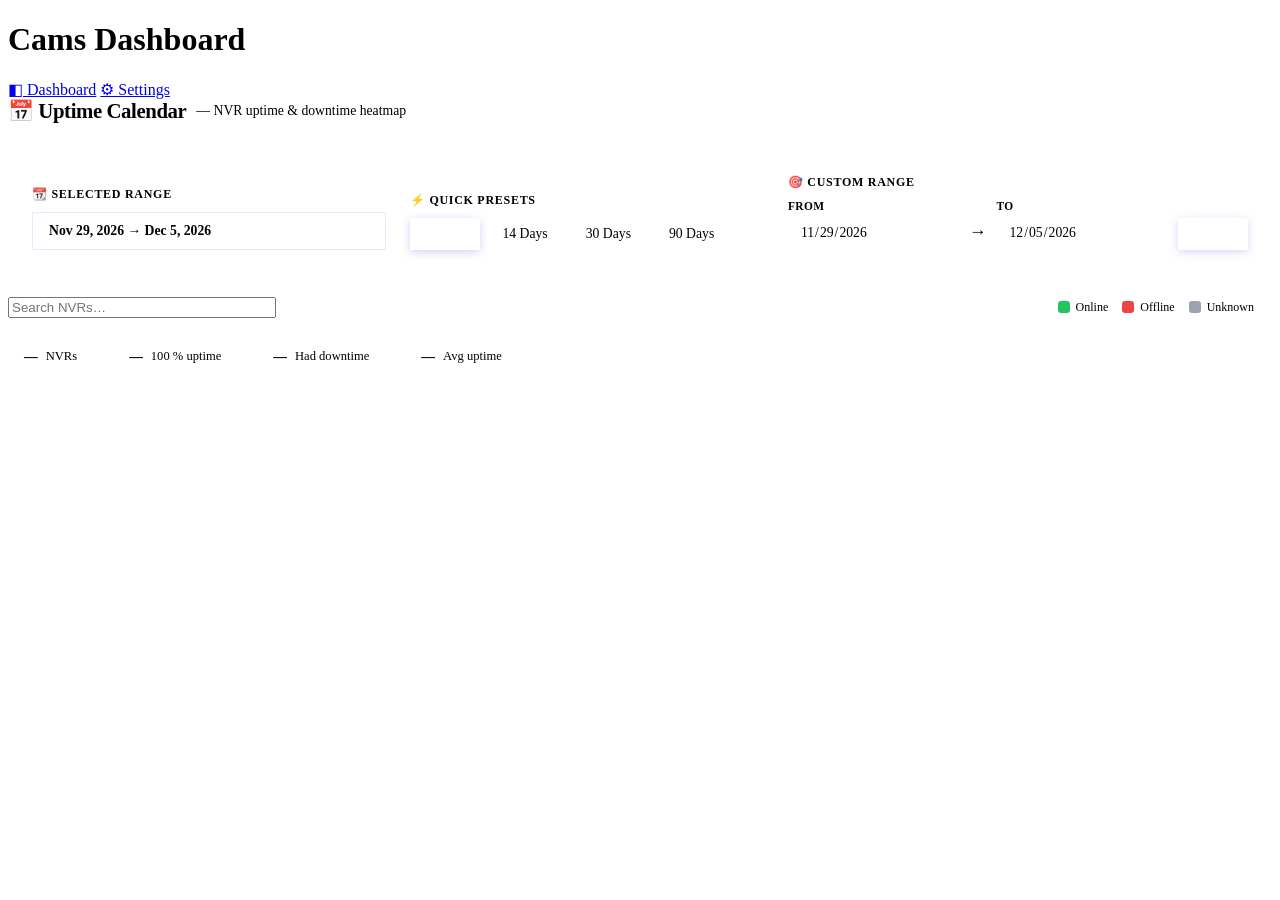
==== commit 2009574b: "Add heartbeat handling, CSV export and UI updates Introduce heartbeat-based monitoring and calendar " ====
--- a/cctv web/cams-webapp/templates/calendar.html
+++ b/cctv web/cams-webapp/templates/calendar.html
@@ -167,42 +167,23 @@
       padding: 10px 18px;
     }
 
-    .legend-label {
-      font-size: 0.714rem;
-      font-weight: 600;
-      text-transform: uppercase;
-      letter-spacing: 0.06em;
-      color: var(--text-muted);
-    }
-
-    .legend-gradient {
-      width: 140px;
-      height: 10px;
-      border-radius: 5px;
-      background: linear-gradient(to right, #22c55e, #eab308, #ef4444);
-      border: 1px solid var(--border-subtle);
-    }
-
-    .legend-ends {
-      display: flex;
-      justify-content: space-between;
-      width: 140px;
-      margin-top: 2px;
-    }
-
-    .legend-ends span {
-      font-size: 0.643rem;
-      font-weight: 700;
-      text-transform: uppercase;
-      letter-spacing: 0.04em;
-    }
-
-    .legend-ends .lo {
-      color: var(--accent-green);
-    }
-
-    .legend-ends .hi {
-      color: var(--accent-red);
+    .legend-item {
+      display: flex;
+      align-items: center;
+      gap: 6px;
+    }
+
+    .legend-swatch {
+      width: 12px;
+      height: 12px;
+      border-radius: 3px;
+      flex-shrink: 0;
+    }
+
+    .legend-text {
+      font-size: 0.75rem;
+      color: var(--text-secondary);
+      font-weight: 500;
     }
 
     /* ── Calendar Grid ── */
@@ -276,7 +257,7 @@
     }
 
     .cell.day {
-      min-width: 100px;
+      min-width: 110px;
       cursor: pointer;
       color: var(--text-primary);
       white-space: pre-line;
@@ -286,12 +267,15 @@
     }
 
     .cell.day:hover {
-      filter: brightness(1.3);
-      box-shadow: inset 0 0 0 2px rgba(255, 255, 255, 0.25) !important;
+      filter: brightness(1.2);
+      box-shadow: inset 0 0 0 2px rgba(255, 255, 255, 0.2) !important;
     }
 
     .calendar-row:not(.header) .cell.day {
-      /* we fill the background from JS */
+      display: flex;
+      align-items: center;
+      justify-content: center;
+      padding: 6px 4px;
     }
 
     /* ── NVR Name + Uptime ── */
@@ -342,25 +326,75 @@
       color: var(--accent-red);
     }
 
-    /* ── Day Cell Content ── */
-    .day-content {
+    /* ── Day Cell Content — stacked bar with percentages ── */
+    .day-cell-inner {
+      display: flex;
+      width: 100%;
+      height: 100%;
+      min-height: 52px;
+      gap: 6px;
+      align-items: stretch;
+    }
+
+    .day-bar {
+      width: 8px;
+      min-width: 8px;
+      border-radius: 4px;
+      overflow: hidden;
+      display: flex;
+      flex-direction: column-reverse;
+      flex-shrink: 0;
+    }
+
+    .bar-seg {
+      transition: height 0.3s ease;
+    }
+
+    .day-pcts {
       display: flex;
       flex-direction: column;
-      align-items: center;
-      gap: 2px;
-    }
-
-    .day-downtime {
-      font-size: 0.714rem;
+      justify-content: center;
+      gap: 1px;
+      flex: 1;
+      min-width: 0;
+    }
+
+    .pct-row {
+      display: flex;
+      align-items: center;
+      gap: 4px;
+      font-size: 0.679rem;
       font-weight: 600;
-      color: rgba(255, 255, 255, 0.85);
-      text-shadow: 0 1px 2px rgba(0, 0, 0, 0.3);
-    }
-
-    .day-hours {
-      font-size: 0.643rem;
-      color: rgba(255, 255, 255, 0.55);
-      text-shadow: 0 1px 2px rgba(0, 0, 0, 0.3);
+      line-height: 1.2;
+    }
+
+    .pct-dot {
+      width: 6px;
+      height: 6px;
+      border-radius: 50%;
+      flex-shrink: 0;
+    }
+
+    .pct-val {
+      white-space: nowrap;
+    }
+
+    .pct-online { color: #22c55e; }
+    .pct-offline { color: #ef4444; }
+    .pct-unknown { color: #9ca3af; }
+
+    .dot-online { background: #22c55e; }
+    .dot-offline { background: #ef4444; }
+    .dot-unknown { background: #9ca3af; }
+
+    /* Future / empty day */
+    .day-future {
+      display: flex;
+      align-items: center;
+      justify-content: center;
+      color: var(--text-muted);
+      font-size: 0.75rem;
+      opacity: 0.4;
     }
 
     /* ── Modal ── */
@@ -400,10 +434,37 @@
       margin-bottom: 18px;
     }
 
+    .modal-summary {
+      display: flex;
+      gap: 12px;
+      margin-bottom: 18px;
+      flex-wrap: wrap;
+    }
+
+    .modal-summary-item {
+      display: flex;
+      align-items: center;
+      gap: 6px;
+      padding: 6px 12px;
+      border-radius: var(--radius-sm);
+      background: var(--bg-glass);
+      border: 1px solid var(--border-subtle);
+      font-size: 0.786rem;
+      font-weight: 600;
+    }
+
+    .modal-summary-item .ms-dot {
+      width: 8px;
+      height: 8px;
+      border-radius: 50%;
+    }
+
     .calendar-modal .timeline {
       margin: 0 0 20px 0;
       padding: 0;
       list-style: none;
+      max-height: 300px;
+      overflow-y: auto;
     }
 
     .calendar-modal .timeline li {
@@ -598,13 +659,17 @@
       <input type="text" id="nvr-filter" class="search-input" placeholder="Search NVRs…" style="width:260px;" />
 
       <div class="legend-card">
-        <span class="legend-label">Downtime</span>
-        <div>
-          <div class="legend-gradient"></div>
-          <div class="legend-ends">
-            <span class="lo">0 %</span>
-            <span class="hi">100 %</span>
-          </div>
+        <div class="legend-item">
+          <div class="legend-swatch dot-online"></div>
+          <span class="legend-text">Online</span>
+        </div>
+        <div class="legend-item">
+          <div class="legend-swatch dot-offline"></div>
+          <span class="legend-text">Offline</span>
+        </div>
+        <div class="legend-item">
+          <div class="legend-swatch dot-unknown"></div>
+          <span class="legend-text">Unknown</span>
         </div>
       </div>
     </div>
@@ -691,6 +756,16 @@
       return await res.json();
     }
 
+    async function loadCalendarMeta() {
+      try {
+        const res = await fetch('/api/calendar/meta');
+        const data = await res.json();
+        return (data && data.status === 'ok' && Number.isFinite(data.baseline_ts)) ? data.baseline_ts : null;
+      } catch (e) {
+        return null;
+      }
+    }
+
     function buildDays(from, to) {
       const days = [];
       const cur = new Date(startOfDay(from));
@@ -702,39 +777,57 @@
       return days;
     }
 
-    function computeDailyDowntime(dayStart, dayEnd, offlineIntervals) {
-      let total = 0;
+    /**
+     * Compute online / offline / unknown milliseconds for a single day.
+     *
+     * Logic:
+     * 1. Start with dayMs = dayEnd - dayStart   (full available time for this day)
+     * 2. Sum all offline intervals overlapping this day → offlineMs
+     * 3. Sum all unknown intervals overlapping this day → unknownMs
+     * 4. If baselineTs is set AND dayStart < baselineTs, mark the portion
+     *    before baselineTs as unknown (system wasn't monitoring yet).
+     * 5. Ensure offline + unknown never exceeds dayMs.
+     * 6. onlineMs = dayMs - offlineMs - unknownMs
+     */
+    function computeDayStats(dayStart, dayEnd, offlineIntervals, unknownIntervals, baselineTs) {
+      const dayMs = dayEnd - dayStart;
+      if (dayMs <= 0) return { onlineMs: 0, offlineMs: 0, unknownMs: 0, dayMs: 0 };
+
+      let offlineMs = 0;
       for (const iv of offlineIntervals) {
         const s = new Date(iv.start * 1000);
         const e = new Date((iv.end ?? Math.floor(Date.now() / 1000)) * 1000);
-        const overlapStart = new Date(Math.max(s.getTime(), dayStart.getTime()));
-        const overlapEnd = new Date(Math.min(e.getTime(), dayEnd.getTime()));
-        const durMs = overlapEnd - overlapStart;
-        if (durMs > 0) total += durMs;
+        const overlapStart = Math.max(s.getTime(), dayStart.getTime());
+        const overlapEnd = Math.min(e.getTime(), dayEnd.getTime());
+        if (overlapEnd > overlapStart) offlineMs += (overlapEnd - overlapStart);
       }
-      const dayMs = dayEnd - dayStart;
-      const ratio = dayMs > 0 ? total / dayMs : 0;
-      return { millis: total, ratio };
-    }
-
-    /* Color for downtime ratio — green → yellow → red */
-    function colorForRatio(r) {
-      const c = Math.max(0, Math.min(1, r));
-      if (c === 0) return 'rgba(34,197,94,0.12)';
-      // green→yellow→red
-      if (c < 0.5) {
-        const t = c * 2;
-        const red = Math.round(34 + (234 - 34) * t);
-        const green = Math.round(197 + (179 - 197) * t);
-        const blue = Math.round(94 + (8 - 94) * t);
-        return `rgba(${red},${green},${blue},${0.25 + 0.35 * t})`;
-      } else {
-        const t = (c - 0.5) * 2;
-        const red = Math.round(234 + (239 - 234) * t);
-        const green = Math.round(179 + (68 - 179) * t);
-        const blue = Math.round(8 + (68 - 8) * t);
-        return `rgba(${red},${green},${blue},${0.6 + 0.25 * t})`;
+
+      let unknownMs = 0;
+      for (const iv of unknownIntervals) {
+        const s = new Date(iv.start * 1000);
+        const e = new Date((iv.end ?? Math.floor(Date.now() / 1000)) * 1000);
+        const overlapStart = Math.max(s.getTime(), dayStart.getTime());
+        const overlapEnd = Math.min(e.getTime(), dayEnd.getTime());
+        if (overlapEnd > overlapStart) unknownMs += (overlapEnd - overlapStart);
       }
+
+      // Before baseline = monitoring system wasn't running yet → unknown
+      if (baselineTs && Number.isFinite(baselineTs)) {
+        const baselineMs = baselineTs * 1000;
+        const dayStartMs = dayStart.getTime();
+        const dayEndMs = dayEnd.getTime();
+        if (baselineMs > dayStartMs) {
+          const preMonitorEnd = Math.min(dayEndMs, baselineMs);
+          unknownMs += (preMonitorEnd - dayStartMs);
+        }
+      }
+
+      // Cap: total cannot exceed day
+      offlineMs = Math.min(offlineMs, dayMs);
+      unknownMs = Math.min(unknownMs, dayMs - offlineMs);
+      const onlineMs = Math.max(0, dayMs - offlineMs - unknownMs);
+
+      return { onlineMs, offlineMs, unknownMs, dayMs };
     }
 
     function uptimeClass(pct) {
@@ -743,8 +836,14 @@
       return 'low';
     }
 
+    function fmtDuration(ms) {
+      const hrs = ms / 3600000;
+      if (hrs < 1) return Math.round(ms / 60000) + 'm';
+      return hrs.toFixed(1) + 'h';
+    }
+
     /* ───────── Render Calendar ───────── */
-    function renderCalendar(nvrs, events, days) {
+    function renderCalendar(nvrs, events, days, baselineTs) {
       const container = document.getElementById('calendar-container');
       container.innerHTML = '';
       const wrapper = document.createElement('div');
@@ -785,23 +884,42 @@
       let issueCount = 0;
       let uptimeSum = 0;
 
+      const now = new Date();
+
       for (const nvr of filteredNvrs) {
         const row = document.createElement('div');
         row.className = 'calendar-row';
         row.style.gridTemplateColumns = colDef;
         const nameCell = document.createElement('div');
         nameCell.className = 'cell name';
-        const offline = (events[nvr.ip] || []).filter(x => x.type === 'offline');
-        const totalMs = (endOfDay(days[days.length - 1]) - startOfDay(days[0]));
-        let totalDownMs = 0;
+
+        const eventsForIp = events[nvr.ip] || [];
+        const offline = eventsForIp.filter(x => x.type === 'offline');
+        const unknown = eventsForIp.filter(x => x.type === 'unknown');
+
+        let totalMs = 0;
+        let totalOnlineMs = 0;
+        let totalOfflineMs = 0;
+        let totalUnknownMs = 0;
+
         for (let j = 0; j < days.length; j++) {
           const d = days[j];
           const dayStart = startOfDay(d);
-          const dayEnd = endOfDay(d);
-          const { millis } = computeDailyDowntime(dayStart, dayEnd, offline);
-          totalDownMs += millis;
+          if (dayStart > now) continue;
+
+          const isToday = dayStart.toDateString() === now.toDateString();
+          const dayEnd = isToday ? now : endOfDay(d);
+
+          const stats = computeDayStats(dayStart, dayEnd, offline, unknown, baselineTs);
+          totalMs += stats.dayMs;
+          totalOnlineMs += stats.onlineMs;
+          totalOfflineMs += stats.offlineMs;
+          totalUnknownMs += stats.unknownMs;
         }
-        const uptimePct = totalMs > 0 ? Math.max(0, 100 * (1 - (totalDownMs / totalMs))) : 100;
+
+        // Uptime % is computed over KNOWN time (exclude unknown from denominator)
+        const knownMs = totalOnlineMs + totalOfflineMs;
+        const uptimePct = knownMs > 0 ? (totalOnlineMs / knownMs) * 100 : 100;
         uptimeSum += uptimePct;
         if (uptimePct >= 99.99) perfectCount++;
         else issueCount++;
@@ -820,24 +938,97 @@
         for (let j = 0; j < days.length; j++) {
           const d = days[j];
           const dayStart = startOfDay(d);
-          const dayEnd = endOfDay(d);
-          const { millis, ratio } = computeDailyDowntime(dayStart, dayEnd, offline);
+
+          // Future days are empty
+          if (dayStart > now) {
+            const c = document.createElement('div');
+            c.className = 'cell day';
+            c.innerHTML = '<div class="day-future">—</div>';
+            row.appendChild(c);
+            continue;
+          }
+
+          const isToday = dayStart.toDateString() === now.toDateString();
+          const dayEnd = isToday ? now : endOfDay(d);
+
+          const stats = computeDayStats(dayStart, dayEnd, offline, unknown, baselineTs);
+
+          const onlinePct = stats.dayMs > 0 ? (stats.onlineMs / stats.dayMs) * 100 : 0;
+          const offlinePct = stats.dayMs > 0 ? (stats.offlineMs / stats.dayMs) * 100 : 0;
+          const unknownPct = stats.dayMs > 0 ? (stats.unknownMs / stats.dayMs) * 100 : 0;
+
           const c = document.createElement('div');
           c.className = 'cell day';
-          c.title = `${d.toLocaleDateString()} — downtime ${(millis / 3600000).toFixed(2)}h`;
-
-          c.style.background = colorForRatio(ratio);
-
-          if (millis > 0) {
-            const pctDown = (ratio * 100).toFixed(0);
-            const hrs = (millis / 3600000);
-            let durStr;
-            if (hrs < 1) durStr = Math.round(millis / 60000) + 'm';
-            else durStr = hrs.toFixed(1) + 'h';
-            c.innerHTML = `<div class="day-content"><span class="day-downtime">${pctDown}%</span><span class="day-hours">${durStr}</span></div>`;
+
+          // Background tint based on dominant status
+          let bgColor;
+          if (unknownPct > 95) {
+            bgColor = 'rgba(156,163,175,0.12)';
+          } else if (onlinePct >= 99) {
+            bgColor = 'rgba(34,197,94,0.08)';
+          } else if (offlinePct > 50) {
+            bgColor = 'rgba(239,68,68,0.10)';
+          } else if (offlinePct > 0) {
+            bgColor = 'rgba(234,179,8,0.08)';
           } else {
-            c.innerHTML = `<div class="day-content"><span style="color:var(--accent-green);font-size:0.786rem;font-weight:600;">✓</span></div>`;
+            bgColor = 'rgba(34,197,94,0.08)';
           }
+          c.style.background = bgColor;
+
+          c.title = `${d.toLocaleDateString()}\nOnline: ${onlinePct.toFixed(1)}%\nOffline: ${offlinePct.toFixed(1)}%\nUnknown: ${unknownPct.toFixed(1)}%`;
+
+          // Build cell content: stacked bar + percentages
+          const inner = document.createElement('div');
+          inner.className = 'day-cell-inner';
+
+          // Stacked vertical bar
+          const bar = document.createElement('div');
+          bar.className = 'day-bar';
+          const segOnline = document.createElement('div');
+          segOnline.className = 'bar-seg';
+          segOnline.style.height = onlinePct + '%';
+          segOnline.style.background = '#22c55e';
+          const segOffline = document.createElement('div');
+          segOffline.className = 'bar-seg';
+          segOffline.style.height = offlinePct + '%';
+          segOffline.style.background = '#ef4444';
+          const segUnknown = document.createElement('div');
+          segUnknown.className = 'bar-seg';
+          segUnknown.style.height = unknownPct + '%';
+          segUnknown.style.background = '#9ca3af';
+          bar.appendChild(segOnline);
+          bar.appendChild(segOffline);
+          bar.appendChild(segUnknown);
+          inner.appendChild(bar);
+
+          // Percentages text
+          const pcts = document.createElement('div');
+          pcts.className = 'day-pcts';
+
+          // Always show online
+          const rowOn = document.createElement('div');
+          rowOn.className = 'pct-row';
+          rowOn.innerHTML = `<span class="pct-dot dot-online"></span><span class="pct-val pct-online">${Math.round(onlinePct)}%</span>`;
+          pcts.appendChild(rowOn);
+
+          // Show offline if > 0
+          if (offlinePct > 0.05) {
+            const rowOff = document.createElement('div');
+            rowOff.className = 'pct-row';
+            rowOff.innerHTML = `<span class="pct-dot dot-offline"></span><span class="pct-val pct-offline">${Math.round(offlinePct)}%</span>`;
+            pcts.appendChild(rowOff);
+          }
+
+          // Show unknown if > 0
+          if (unknownPct > 0.05) {
+            const rowUnk = document.createElement('div');
+            rowUnk.className = 'pct-row';
+            rowUnk.innerHTML = `<span class="pct-dot dot-unknown"></span><span class="pct-val pct-unknown">${Math.round(unknownPct)}%</span>`;
+            pcts.appendChild(rowUnk);
+          }
+
+          inner.appendChild(pcts);
+          c.appendChild(inner);
 
           c.addEventListener('mouseenter', () => {
             nameCell.classList.add('active');
@@ -847,7 +1038,7 @@
             nameCell.classList.remove('active');
             headerDayCells[j].classList.remove('active');
           });
-          c.addEventListener('click', () => showDayDetail(nvr, dayStart, dayEnd, offline));
+          c.addEventListener('click', () => showDayDetail(nvr, dayStart, dayEnd, offline, unknown, stats));
           row.appendChild(c);
         }
         wrapper.appendChild(row);
@@ -863,7 +1054,7 @@
     }
 
     /* ───────── Day Detail Modal ───────── */
-    function showDayDetail(nvr, dayStart, dayEnd, offlineIntervals) {
+    function showDayDetail(nvr, dayStart, dayEnd, offlineIntervals, unknownIntervals, stats) {
       const overlay = document.createElement('div');
       overlay.className = 'calendar-modal-overlay';
       const modal = document.createElement('div');
@@ -875,24 +1066,56 @@
       dateP.className = 'modal-date';
       dateP.textContent = dayStart.toLocaleDateString(undefined, { weekday: 'long', month: 'long', day: 'numeric', year: 'numeric' });
 
+      // Summary bar
+      const summaryDiv = document.createElement('div');
+      summaryDiv.className = 'modal-summary';
+
+      const onlinePct = stats.dayMs > 0 ? (stats.onlineMs / stats.dayMs) * 100 : 0;
+      const offlinePct = stats.dayMs > 0 ? (stats.offlineMs / stats.dayMs) * 100 : 0;
+      const unknownPct = stats.dayMs > 0 ? (stats.unknownMs / stats.dayMs) * 100 : 0;
+
+      summaryDiv.innerHTML = `
+        <div class="modal-summary-item">
+          <span class="ms-dot dot-online"></span>
+          <span style="color:#22c55e">${onlinePct.toFixed(1)}% Online</span>
+          <span style="color:var(--text-muted);font-size:0.714rem;">(${fmtDuration(stats.onlineMs)})</span>
+        </div>
+        <div class="modal-summary-item">
+          <span class="ms-dot dot-offline"></span>
+          <span style="color:#ef4444">${offlinePct.toFixed(1)}% Offline</span>
+          <span style="color:var(--text-muted);font-size:0.714rem;">(${fmtDuration(stats.offlineMs)})</span>
+        </div>
+        <div class="modal-summary-item">
+          <span class="ms-dot dot-unknown"></span>
+          <span style="color:#9ca3af">${unknownPct.toFixed(1)}% Unknown</span>
+          <span style="color:var(--text-muted);font-size:0.714rem;">(${fmtDuration(stats.unknownMs)})</span>
+        </div>
+      `;
+
       const items = [];
-      for (const iv of offlineIntervals) {
-        const s = new Date(iv.start * 1000);
-        const e = new Date((iv.end ?? Math.floor(Date.now() / 1000)) * 1000);
-        if (e < dayStart || s > dayEnd) continue;
-        const start = new Date(Math.max(s.getTime(), dayStart.getTime()));
-        const end = new Date(Math.min(e.getTime(), dayEnd.getTime()));
-        const durMs = end - start;
-        if (durMs <= 0) continue;
-        items.push({ start, end, durMs });
-      }
+      const addIntervals = (intervals, type) => {
+        for (const iv of intervals) {
+          const s = new Date(iv.start * 1000);
+          const e = new Date((iv.end ?? Math.floor(Date.now() / 1000)) * 1000);
+          if (e < dayStart || s > dayEnd) continue;
+          const start = new Date(Math.max(s.getTime(), dayStart.getTime()));
+          const end = new Date(Math.min(e.getTime(), dayEnd.getTime()));
+          const durMs = end - start;
+          if (durMs <= 0) continue;
+          items.push({ start, end, durMs, type });
+        }
+      };
+
+      addIntervals(offlineIntervals, 'offline');
+      addIntervals(unknownIntervals, 'unknown');
+
       items.sort((a, b) => a.start - b.start);
 
       let content;
       if (items.length === 0) {
         content = document.createElement('div');
         content.className = 'no-downtime';
-        content.textContent = '✓  No downtime on this day';
+        content.textContent = '✓  No downtime or unknown periods recorded on this day';
       } else {
         const ul = document.createElement('ul');
         ul.className = 'timeline';
@@ -900,12 +1123,20 @@
           const li = document.createElement('li');
           const dot = document.createElement('span');
           dot.className = 'dot';
+          if (it.type === 'unknown') {
+            dot.style.background = '#9ca3af';
+          }
           const timeSpan = document.createElement('span');
           timeSpan.textContent = `${it.start.toLocaleTimeString()} → ${it.end.toLocaleTimeString()}`;
+          if (it.type === 'unknown') {
+            timeSpan.textContent += ' (System Off)';
+            timeSpan.style.color = '#9ca3af';
+          } else {
+            timeSpan.textContent += ' (NVR Offline)';
+          }
           const dur = document.createElement('span');
           dur.className = 'dur';
-          const mins = Math.round(it.durMs / 60000);
-          dur.textContent = mins >= 60 ? (it.durMs / 3600000).toFixed(1) + 'h' : mins + 'min';
+          dur.textContent = fmtDuration(it.durMs);
           li.appendChild(dot);
           li.appendChild(timeSpan);
           li.appendChild(dur);
@@ -921,6 +1152,7 @@
 
       modal.appendChild(h);
       modal.appendChild(dateP);
+      modal.appendChild(summaryDiv);
       modal.appendChild(content);
       modal.appendChild(close);
       overlay.appendChild(modal);
@@ -933,8 +1165,9 @@
       setRangeInputs(from, to);
       let nvrs = await loadNvrs();
       let events = await loadEvents(from, to);
+      let baselineTs = await loadCalendarMeta();
       let days = buildDays(from, to);
-      renderCalendar(nvrs, events, days);
+      renderCalendar(nvrs, events, days, baselineTs);
 
       // Load button
       document.getElementById('load-range').addEventListener('click', async () => {
@@ -946,8 +1179,9 @@
         setRangeInputs(from, to);
         nvrs = await loadNvrs();
         events = await loadEvents(from, to);
+        baselineTs = await loadCalendarMeta();
         days = buildDays(from, to);
-        renderCalendar(nvrs, events, days);
+        renderCalendar(nvrs, events, days, baselineTs);
       });
 
       // Quick presets
@@ -960,14 +1194,15 @@
           setRangeInputs(from, to);
           nvrs = await loadNvrs();
           events = await loadEvents(from, to);
+          baselineTs = await loadCalendarMeta();
           days = buildDays(from, to);
-          renderCalendar(nvrs, events, days);
+          renderCalendar(nvrs, events, days, baselineTs);
         });
       });
 
       // Filter
       document.getElementById('nvr-filter').addEventListener('input', () => {
-        renderCalendar(nvrs, events, days);
+        renderCalendar(nvrs, events, days, baselineTs);
       });
     }
 
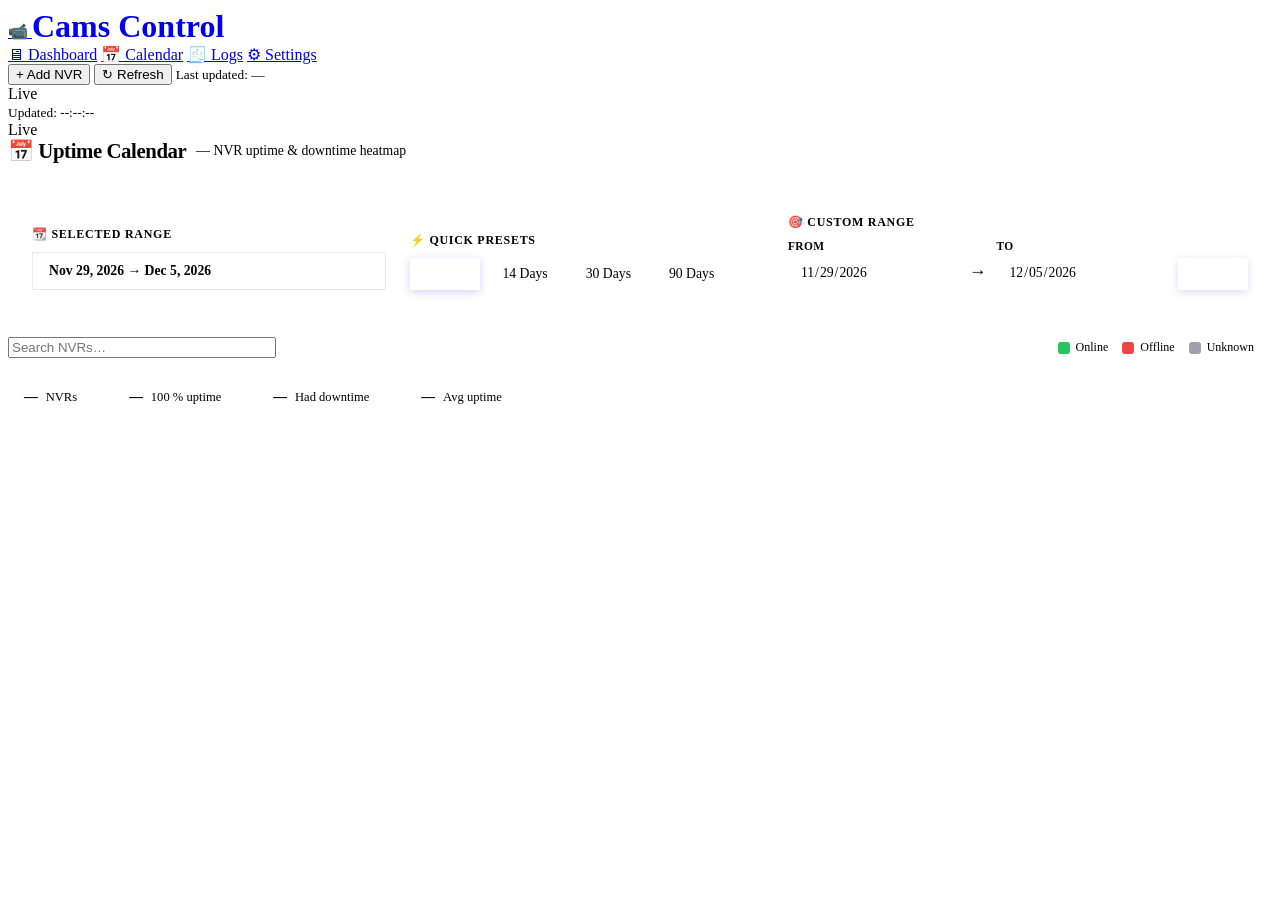
==== commit 1f2025c8: "Add header UI, alert email toggles, time tolerance Introduce a unified header (static/header.css) an" ====
--- a/cctv web/cams-webapp/templates/calendar.html
+++ b/cctv web/cams-webapp/templates/calendar.html
@@ -7,6 +7,7 @@
   <meta name="description" content="NVR Uptime & Downtime heatmap calendar — Cams WebApp" />
   <title>Uptime Calendar — Cams WebApp</title>
   <link rel="stylesheet" href="/static/styles.css" />
+  <link rel="stylesheet" href="/static/header.css" />
   <link rel="icon"
     href="data:image/svg+xml,<svg xmlns='http://www.w3.org/2000/svg' viewBox='0 0 100 100'><text y='.9em' font-size='90'>📹</text></svg>" />
   <style>
@@ -600,12 +601,43 @@
   </style>
 </head>
 
-<body>
+<body class="page-calendar">
   <header>
-    <h1>Cams Dashboard</h1>
-    <div class="actions">
-      <a href="/">◧ Dashboard</a>
-      <a href="/settings">⚙ Settings</a>
+    <div class="nav-container">
+      <div class="nav-left">
+        <a href="/" class="brand">
+          <span class="brand-icon">📹</span>
+          <h1 class="brand-name" style="margin: 0; display: inline-block;">Cams Control</h1>
+        </a>
+        <nav class="nav-links">
+          <a id="nav-dashboard" class="nav-link" href="/">🖥 Dashboard</a>
+          <a id="nav-calendar" class="nav-link" href="/calendar">📅 Calendar</a>
+          <a id="nav-logs" class="nav-link" href="/logs">🧾 Logs</a>
+          <a id="nav-settings" class="nav-link" href="/settings">⚙ Settings</a>
+        </nav>
+      </div>
+      
+      <div class="nav-right">
+        <!-- Dashboard actions (visible on body.page-dashboard) -->
+        <div id="dashboard-actions" class="header-actions">
+          <button id="btn-add-nvr">+ Add NVR</button>
+          <button id="refresh">↻ Refresh</button>
+          <small id="last-updated">Last updated: —</small>
+          <div id="live-indicator" class="live-indicator" title="Connected to live updates">
+            <span class="live-dot"></span>
+            <span class="live-text">Live</span>
+          </div>
+        </div>
+
+        <!-- Logs actions (visible on body.page-logs) -->
+        <div id="logs-actions" class="header-actions">
+          <small>Updated: <span id="last-refresh-time">--:--:--</span></small>
+          <div id="logs-live-indicator" class="live-indicator" title="Live status">
+            <span class="live-dot"></span>
+            <span id="live-status" class="live-text">Live</span>
+          </div>
+        </div>
+      </div>
     </div>
   </header>
 
